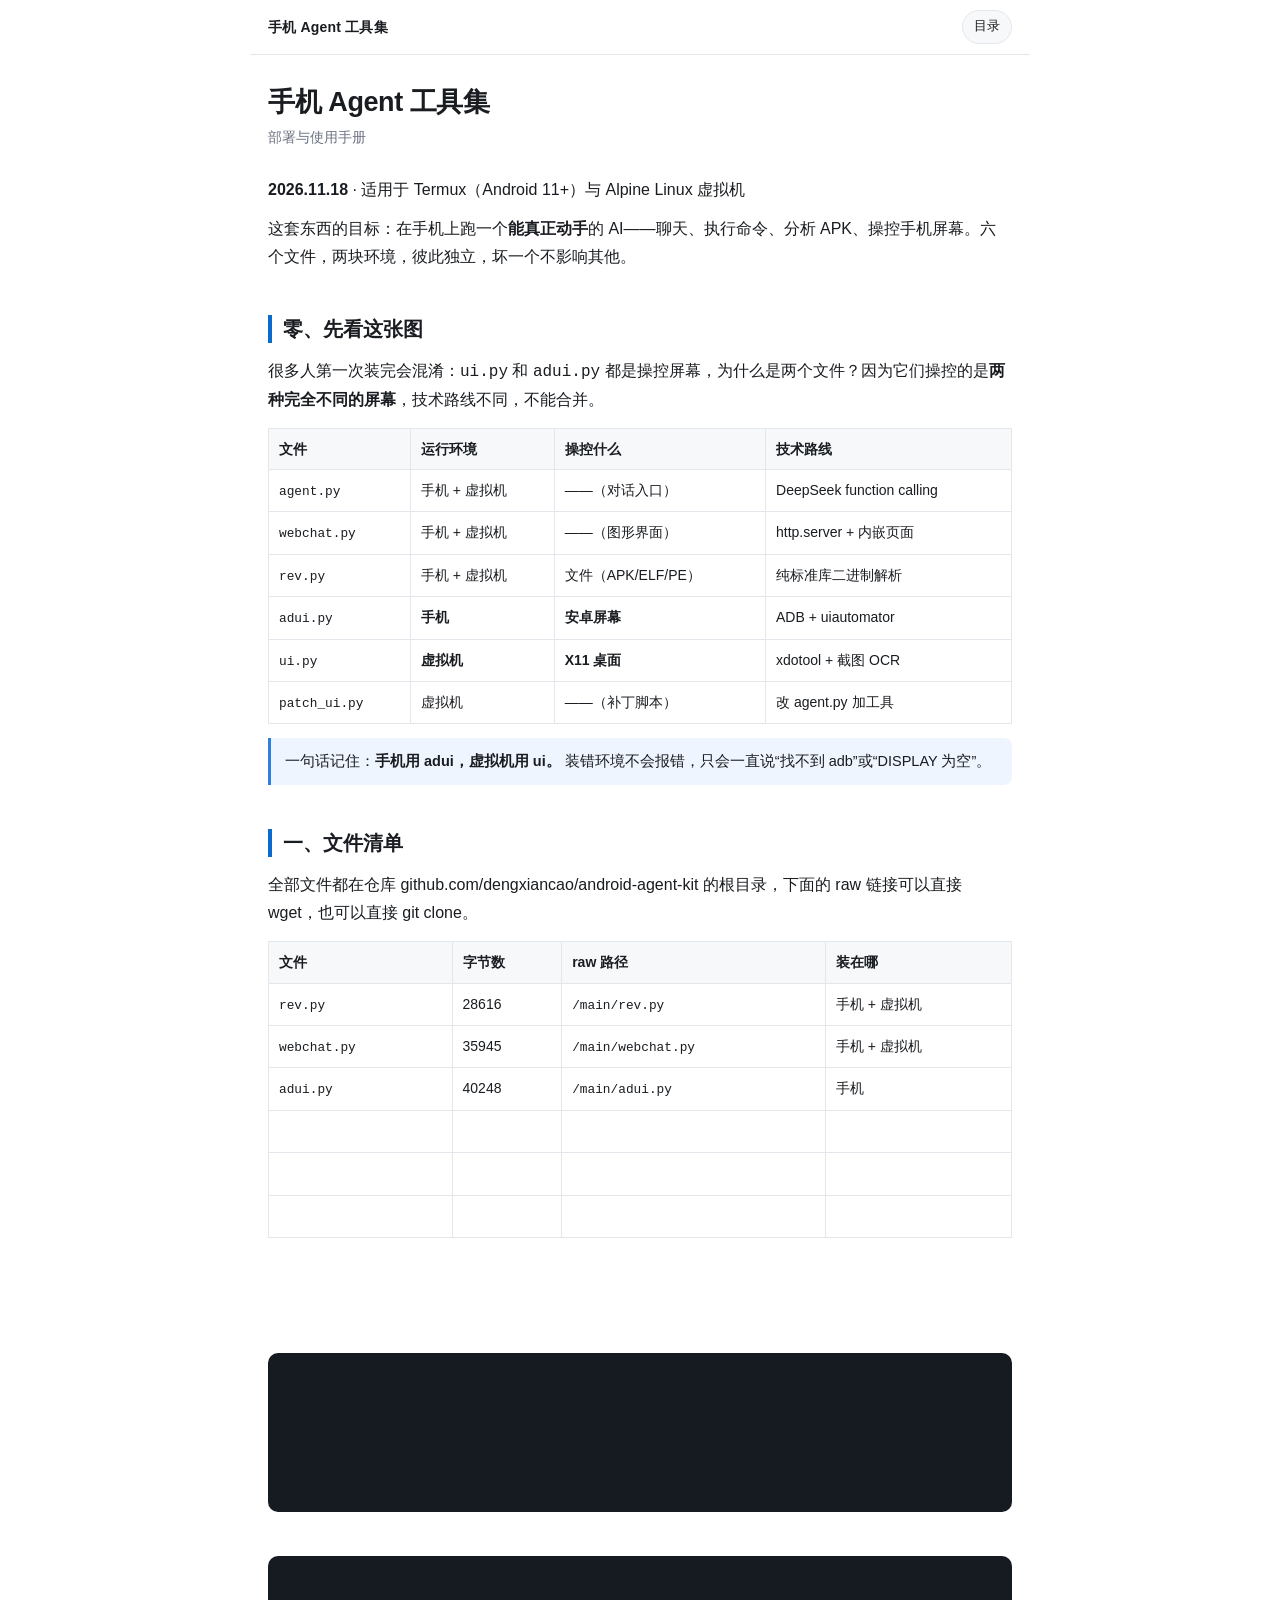
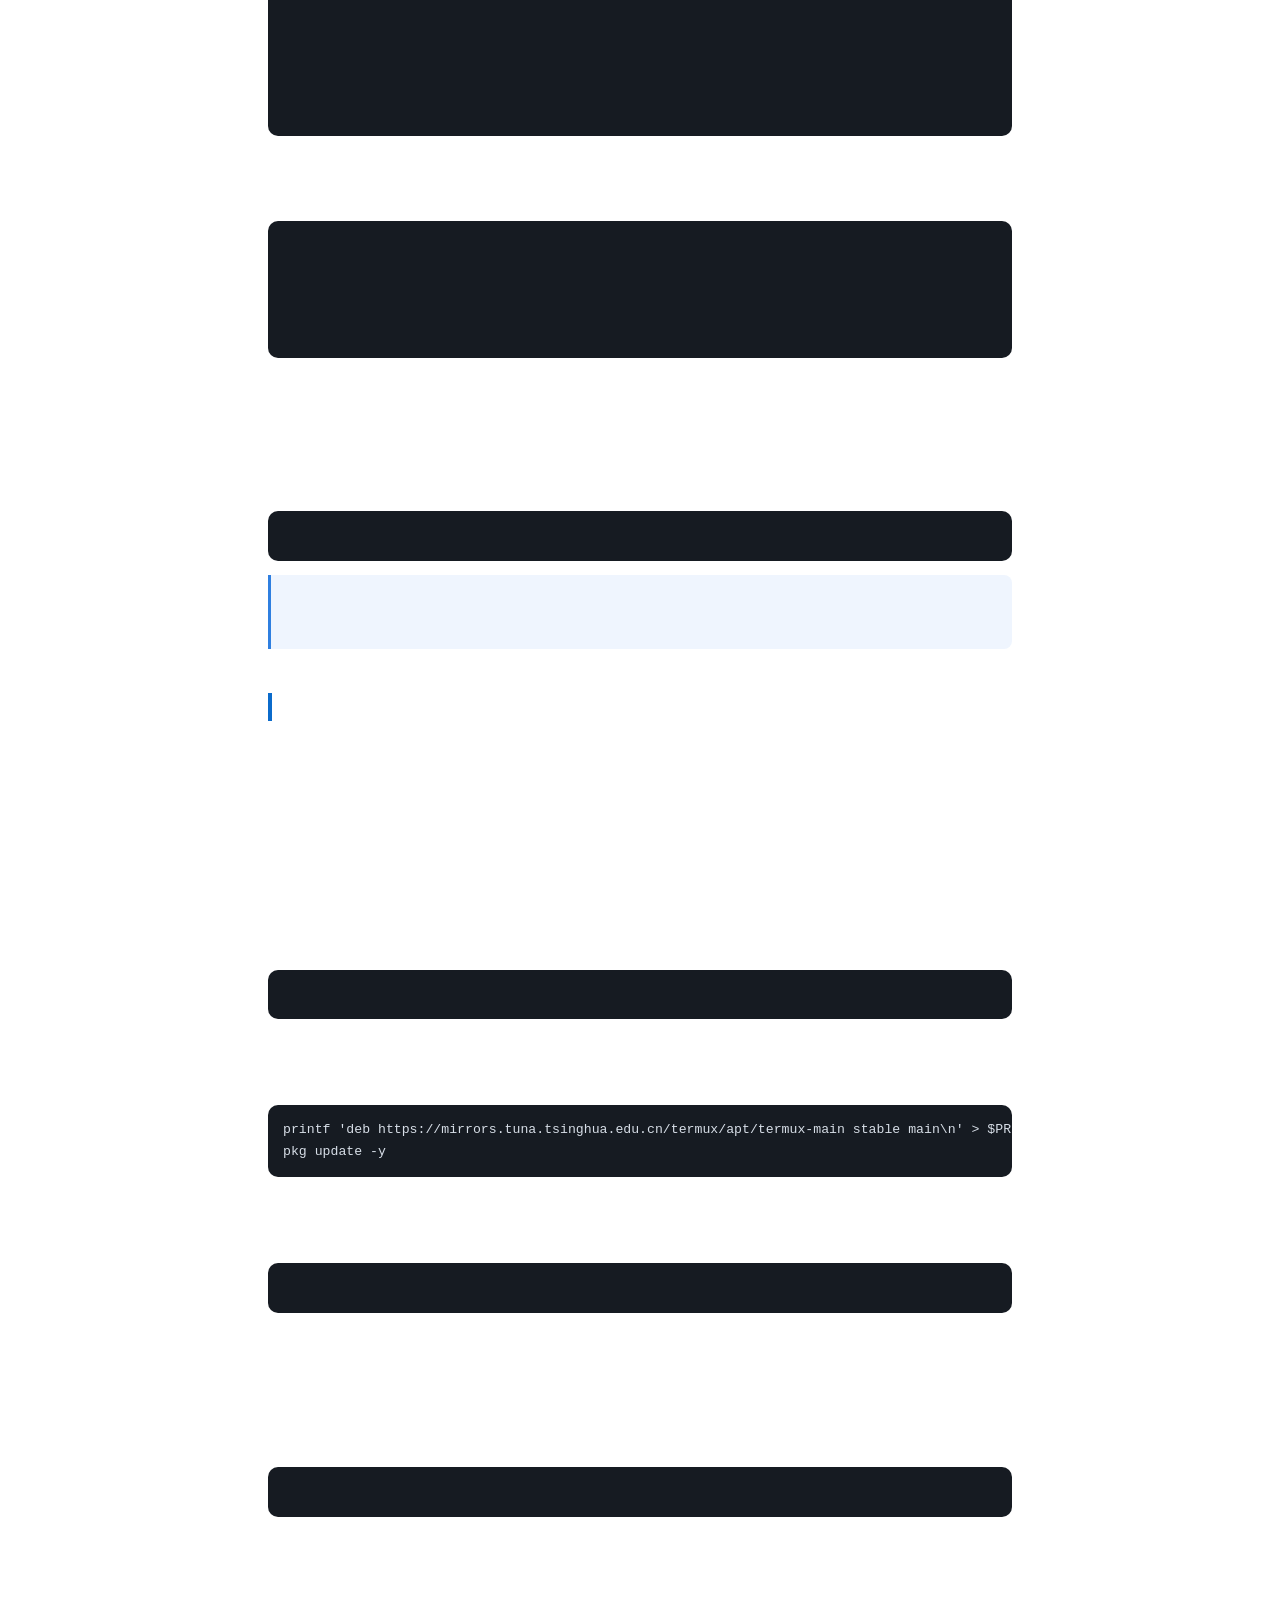
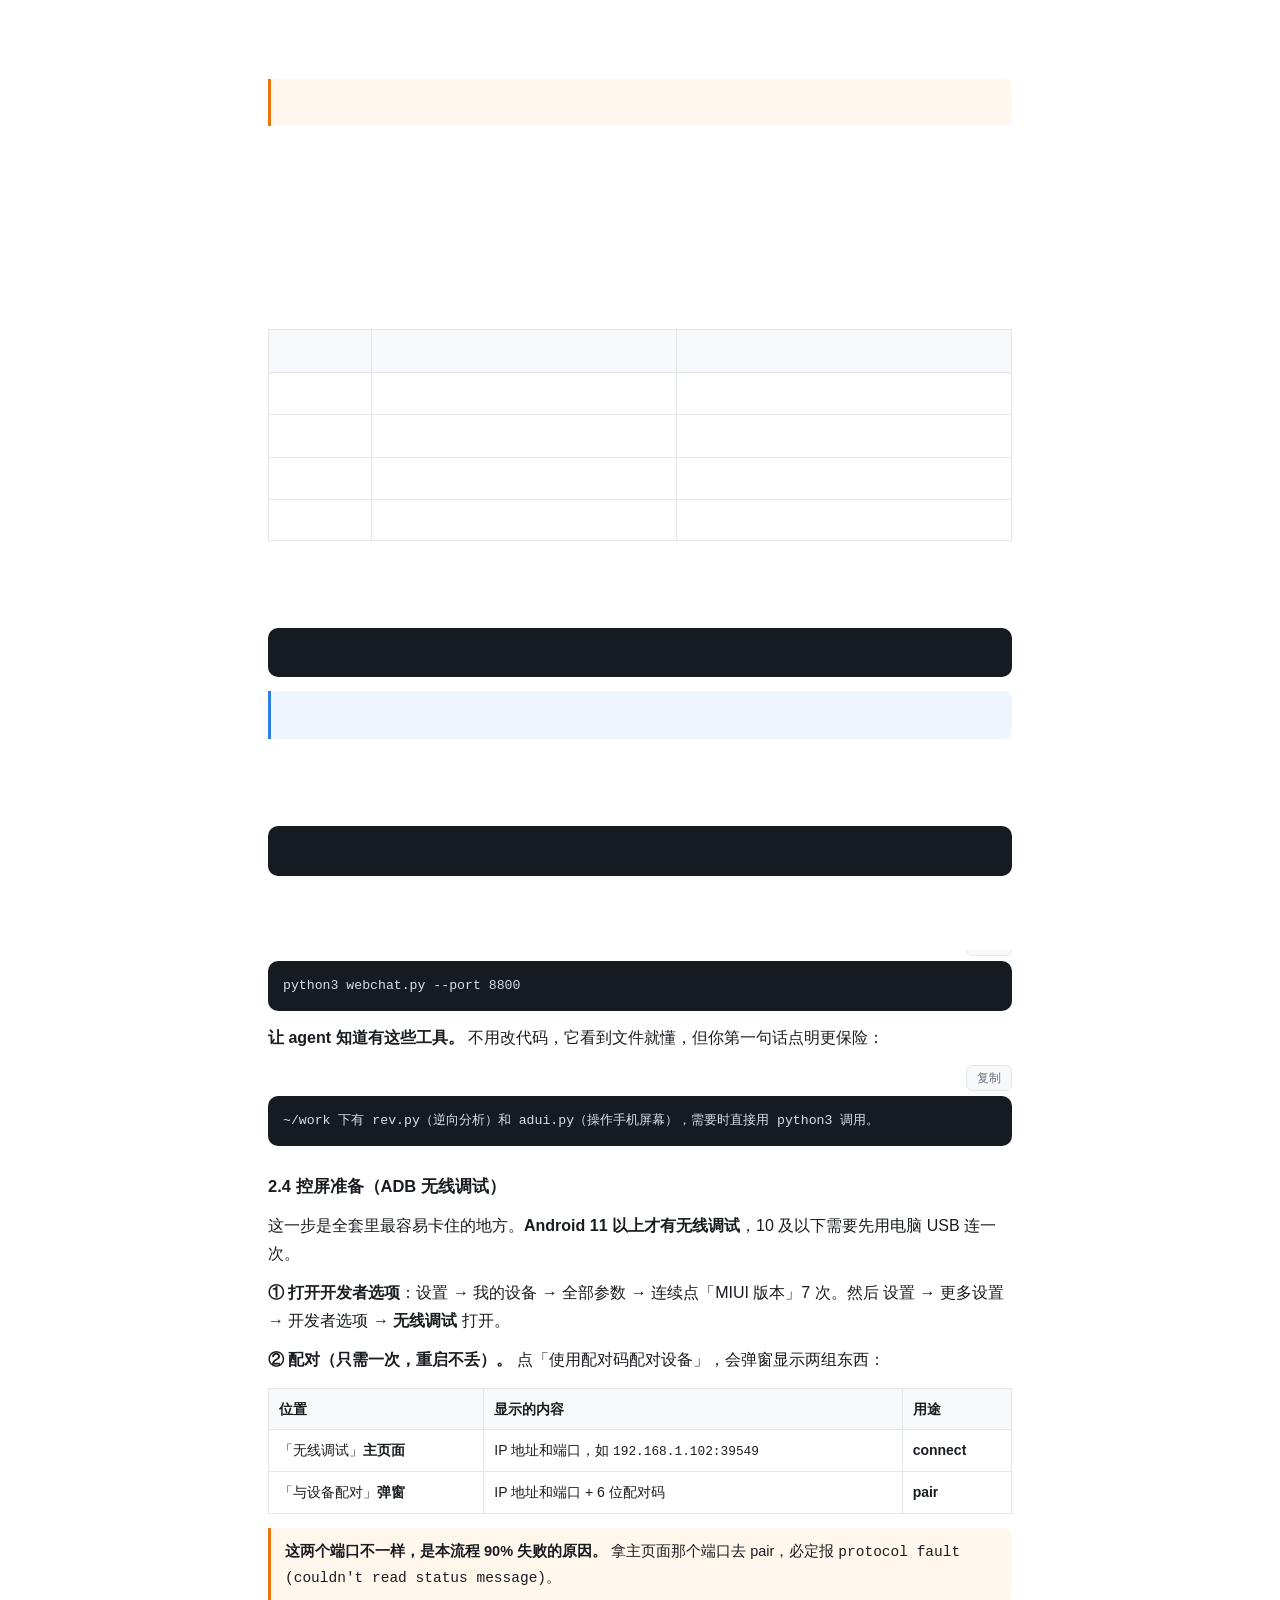
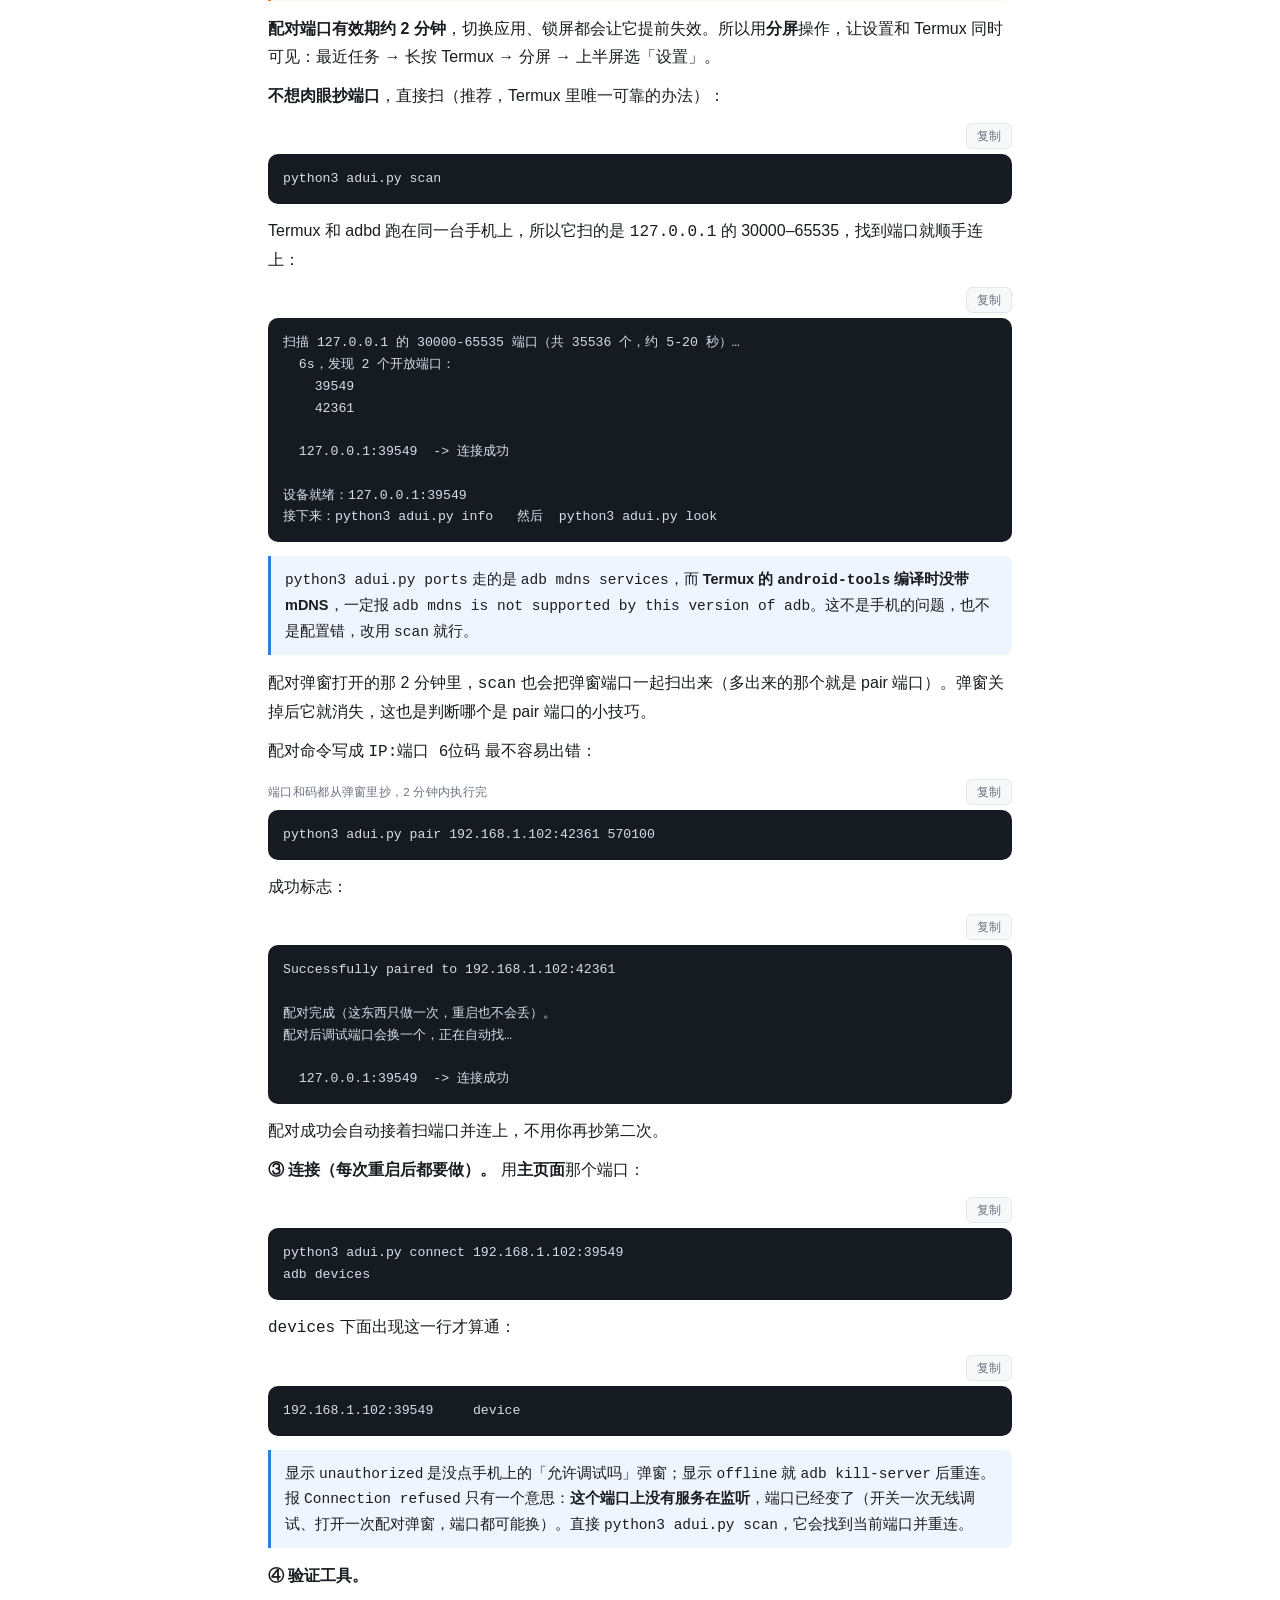
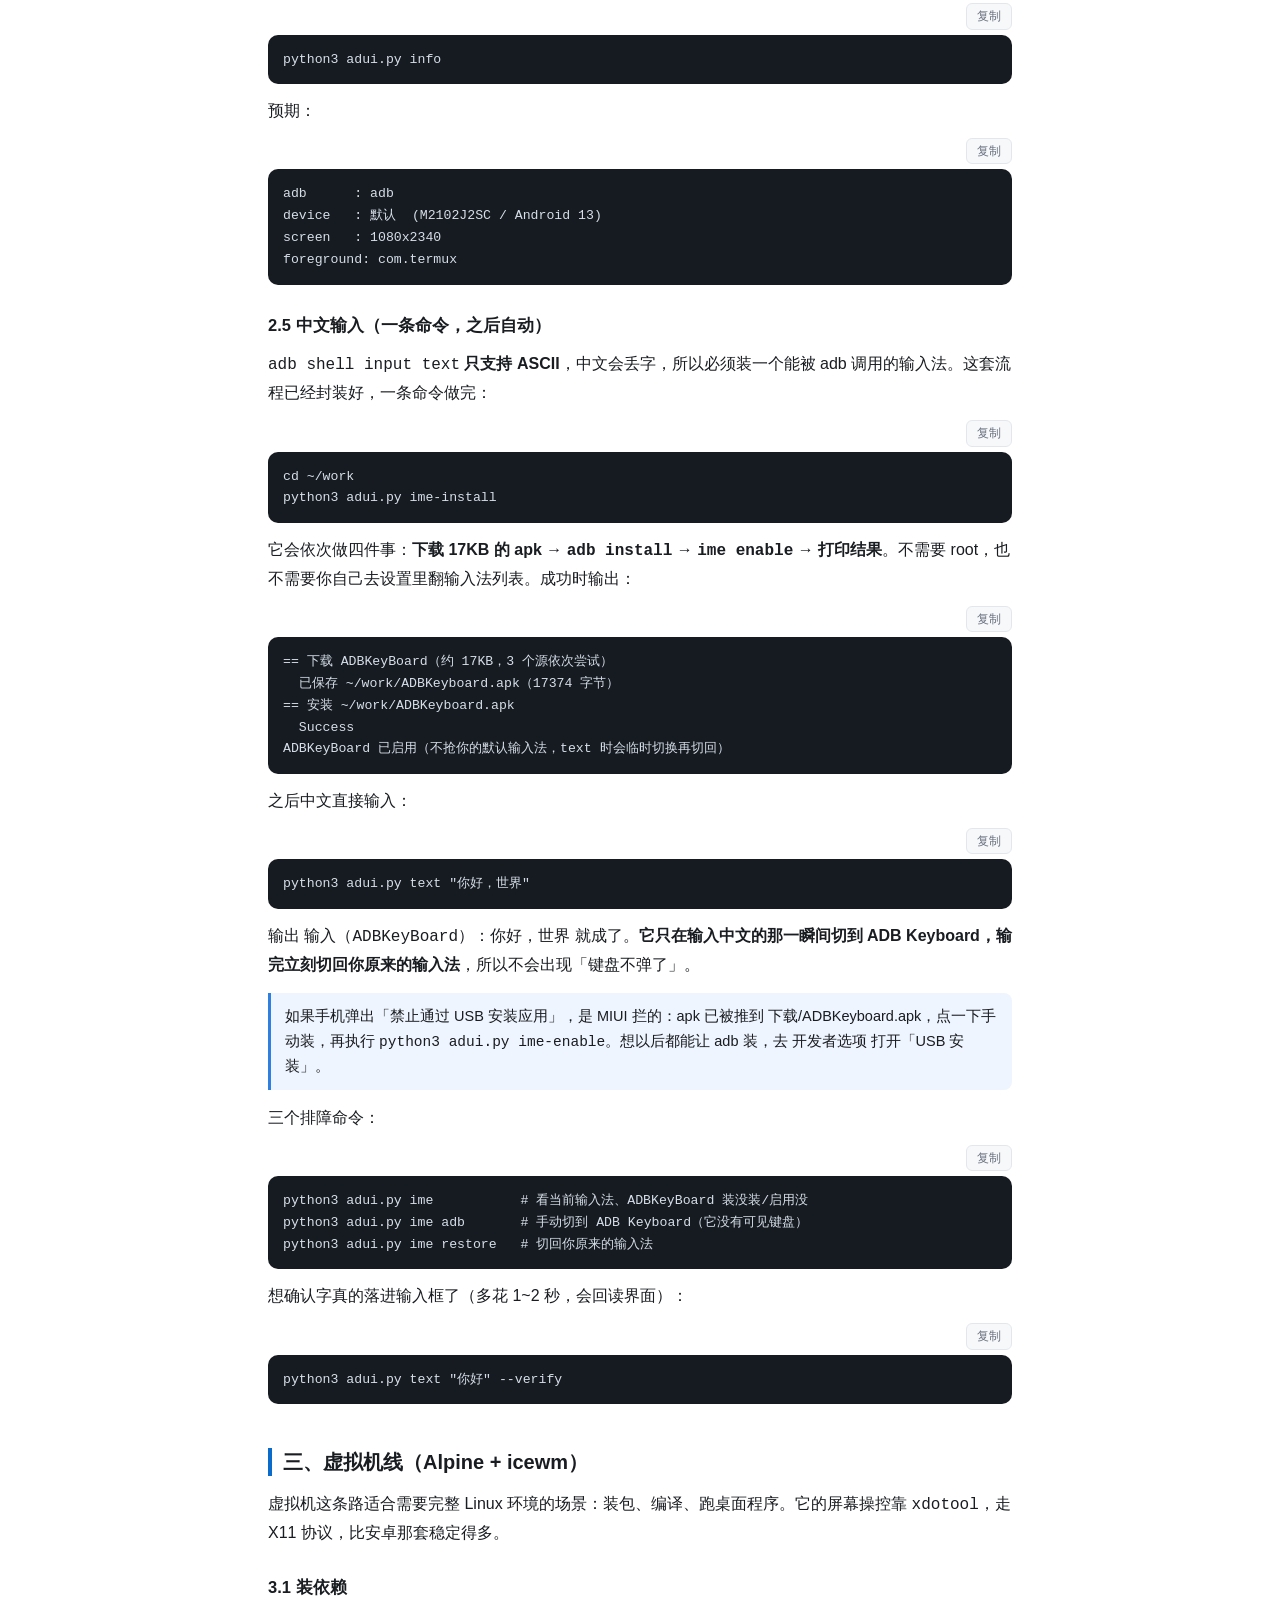
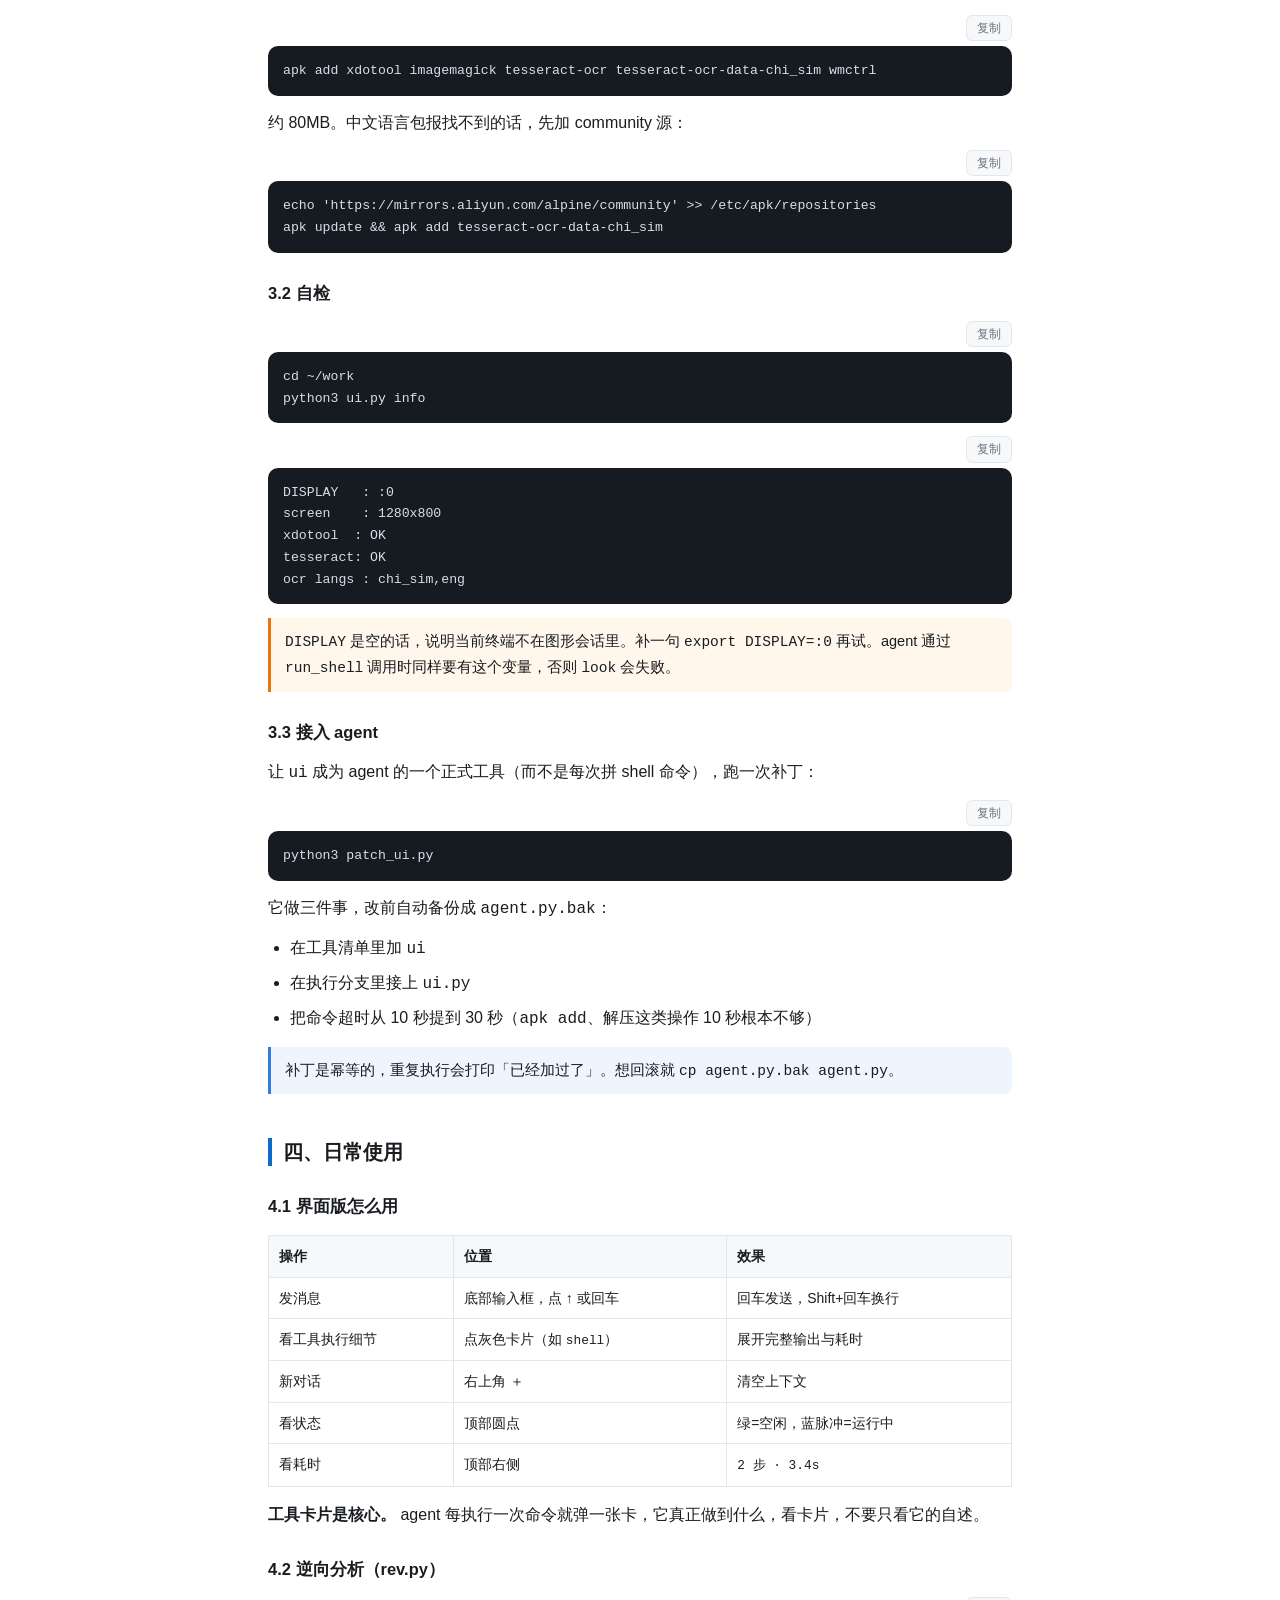
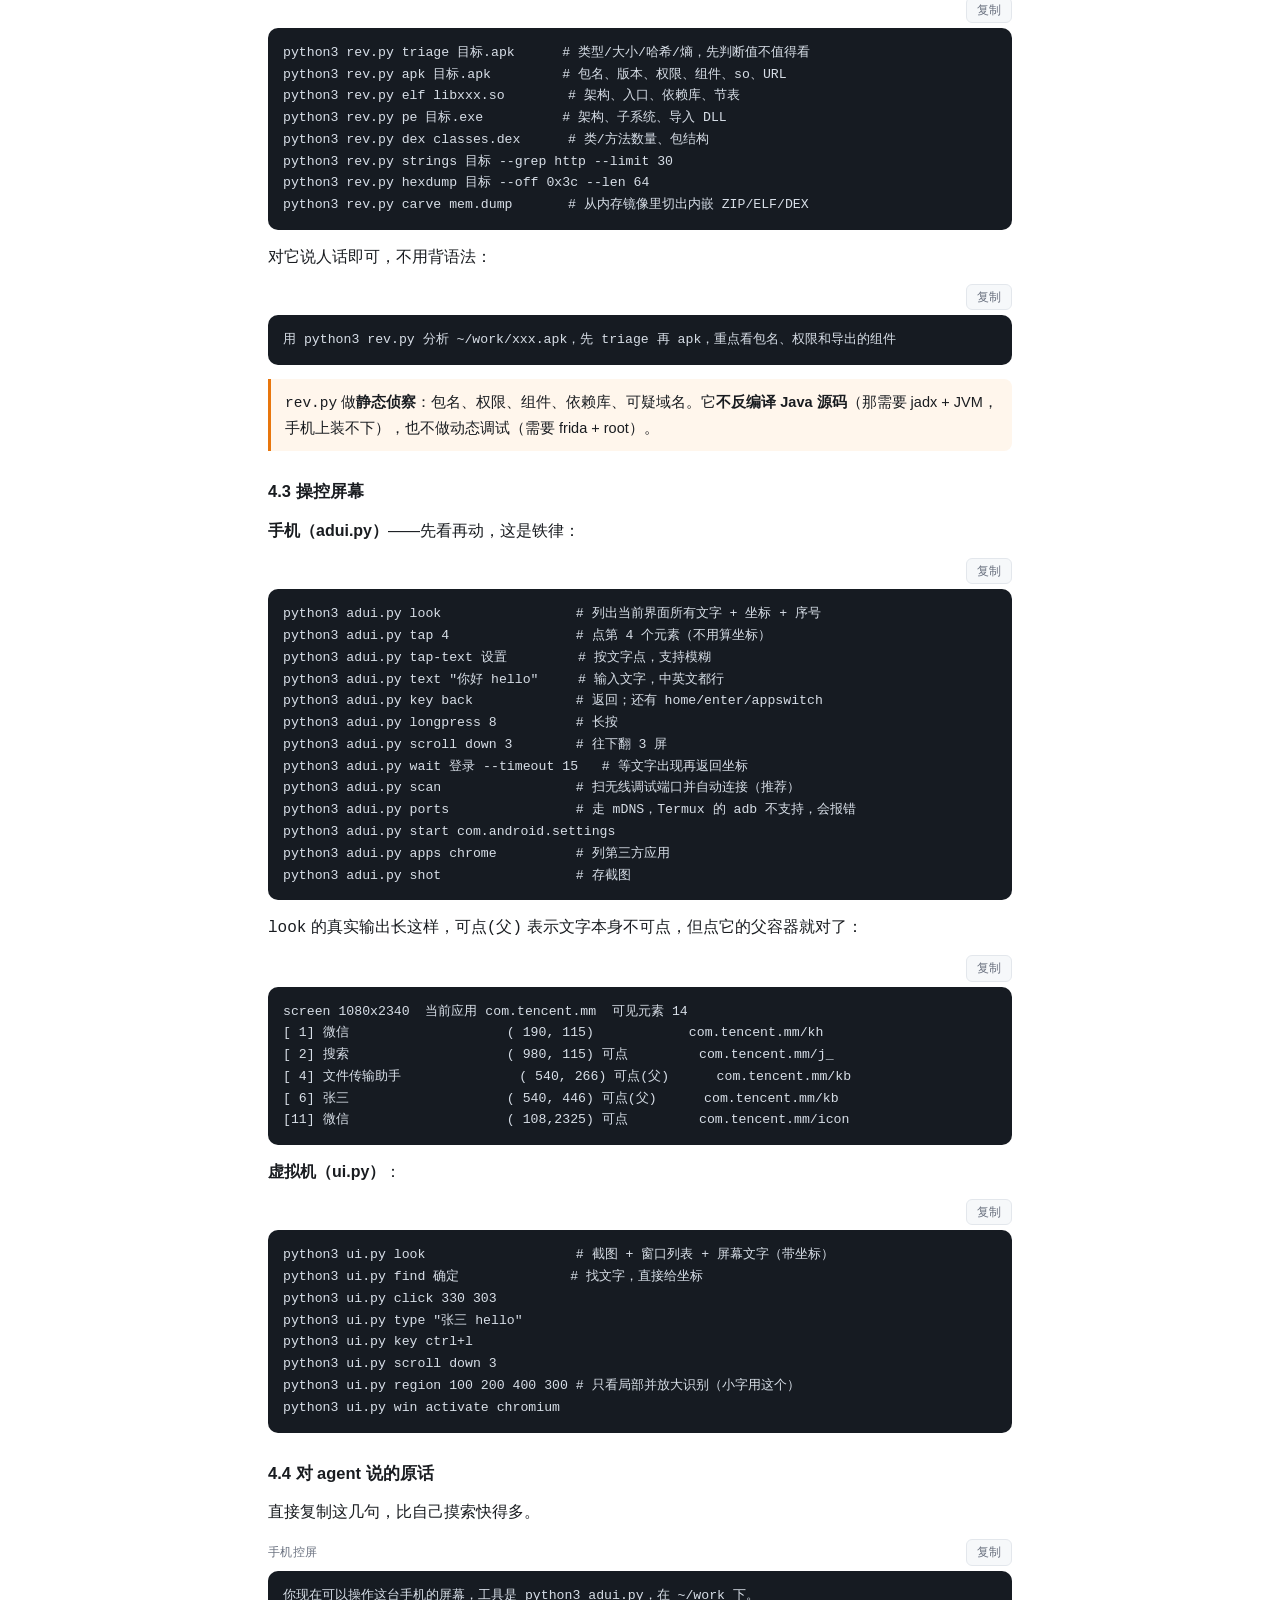
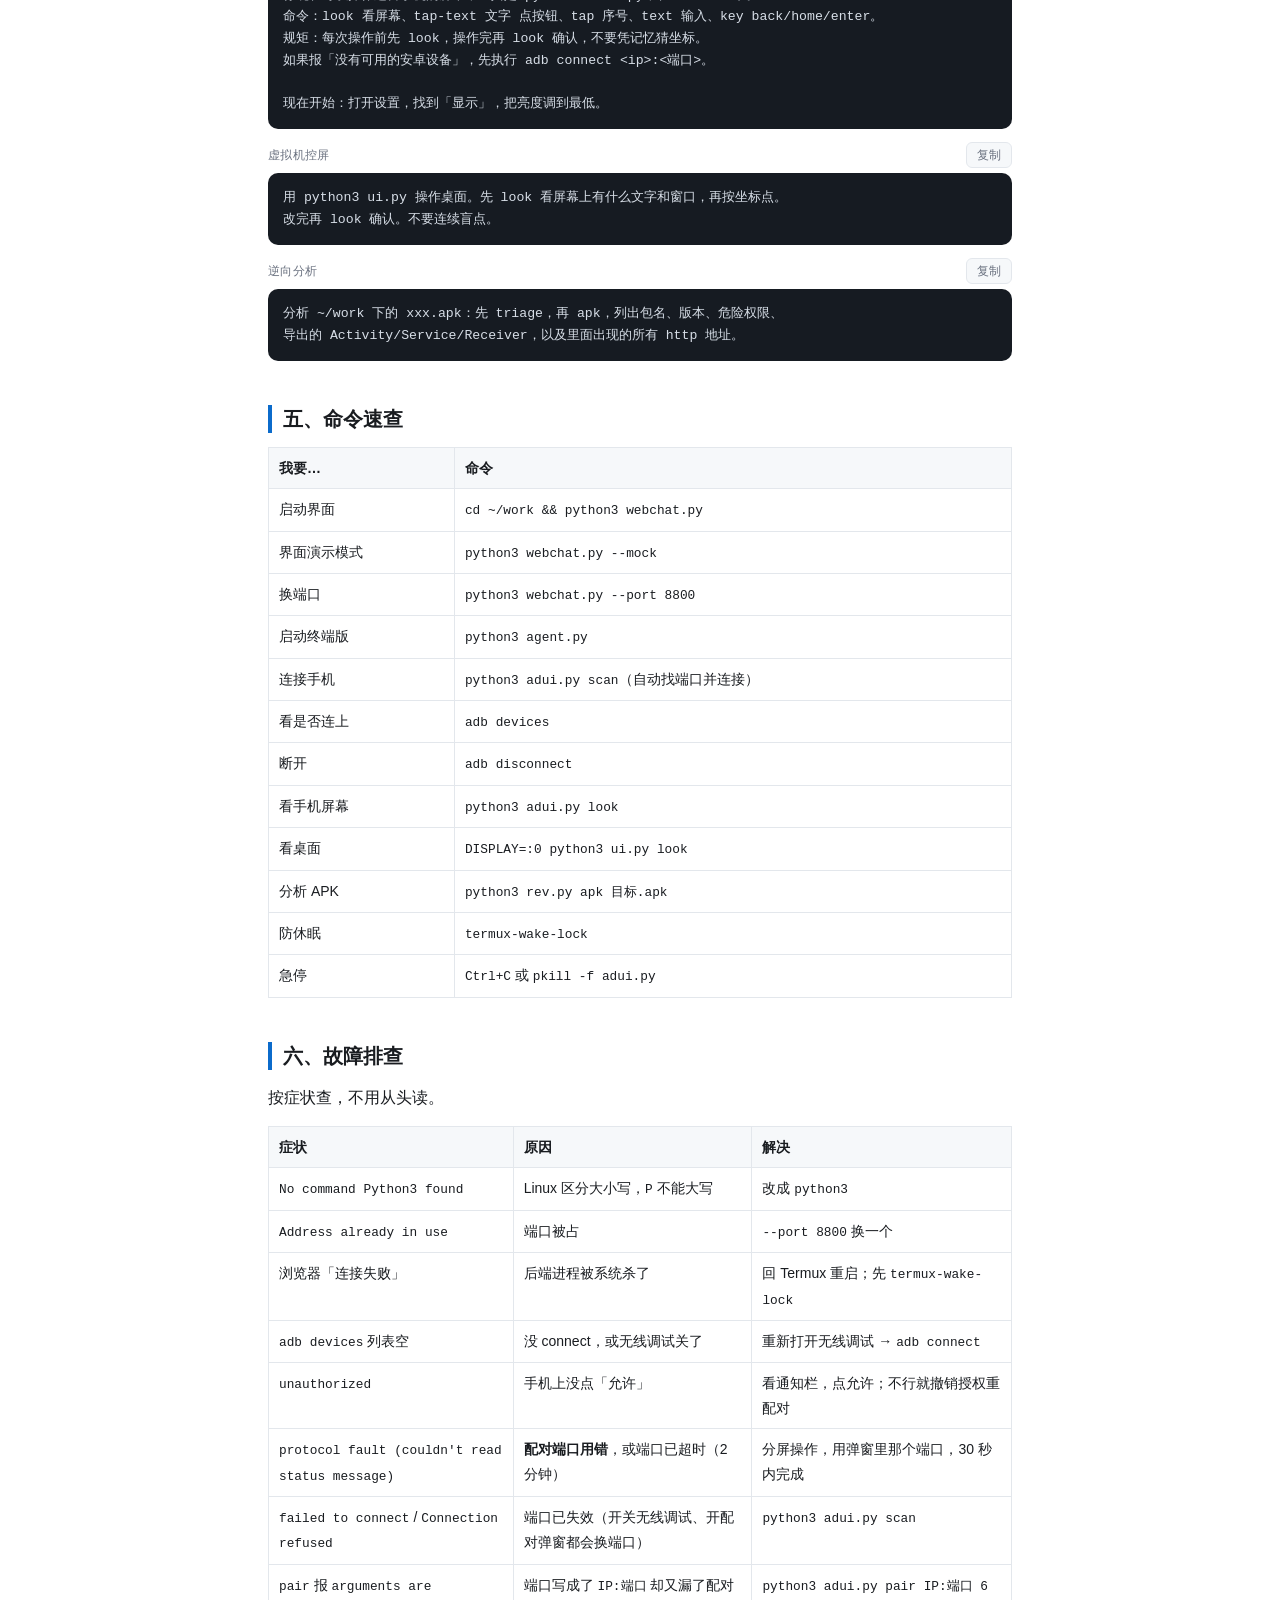
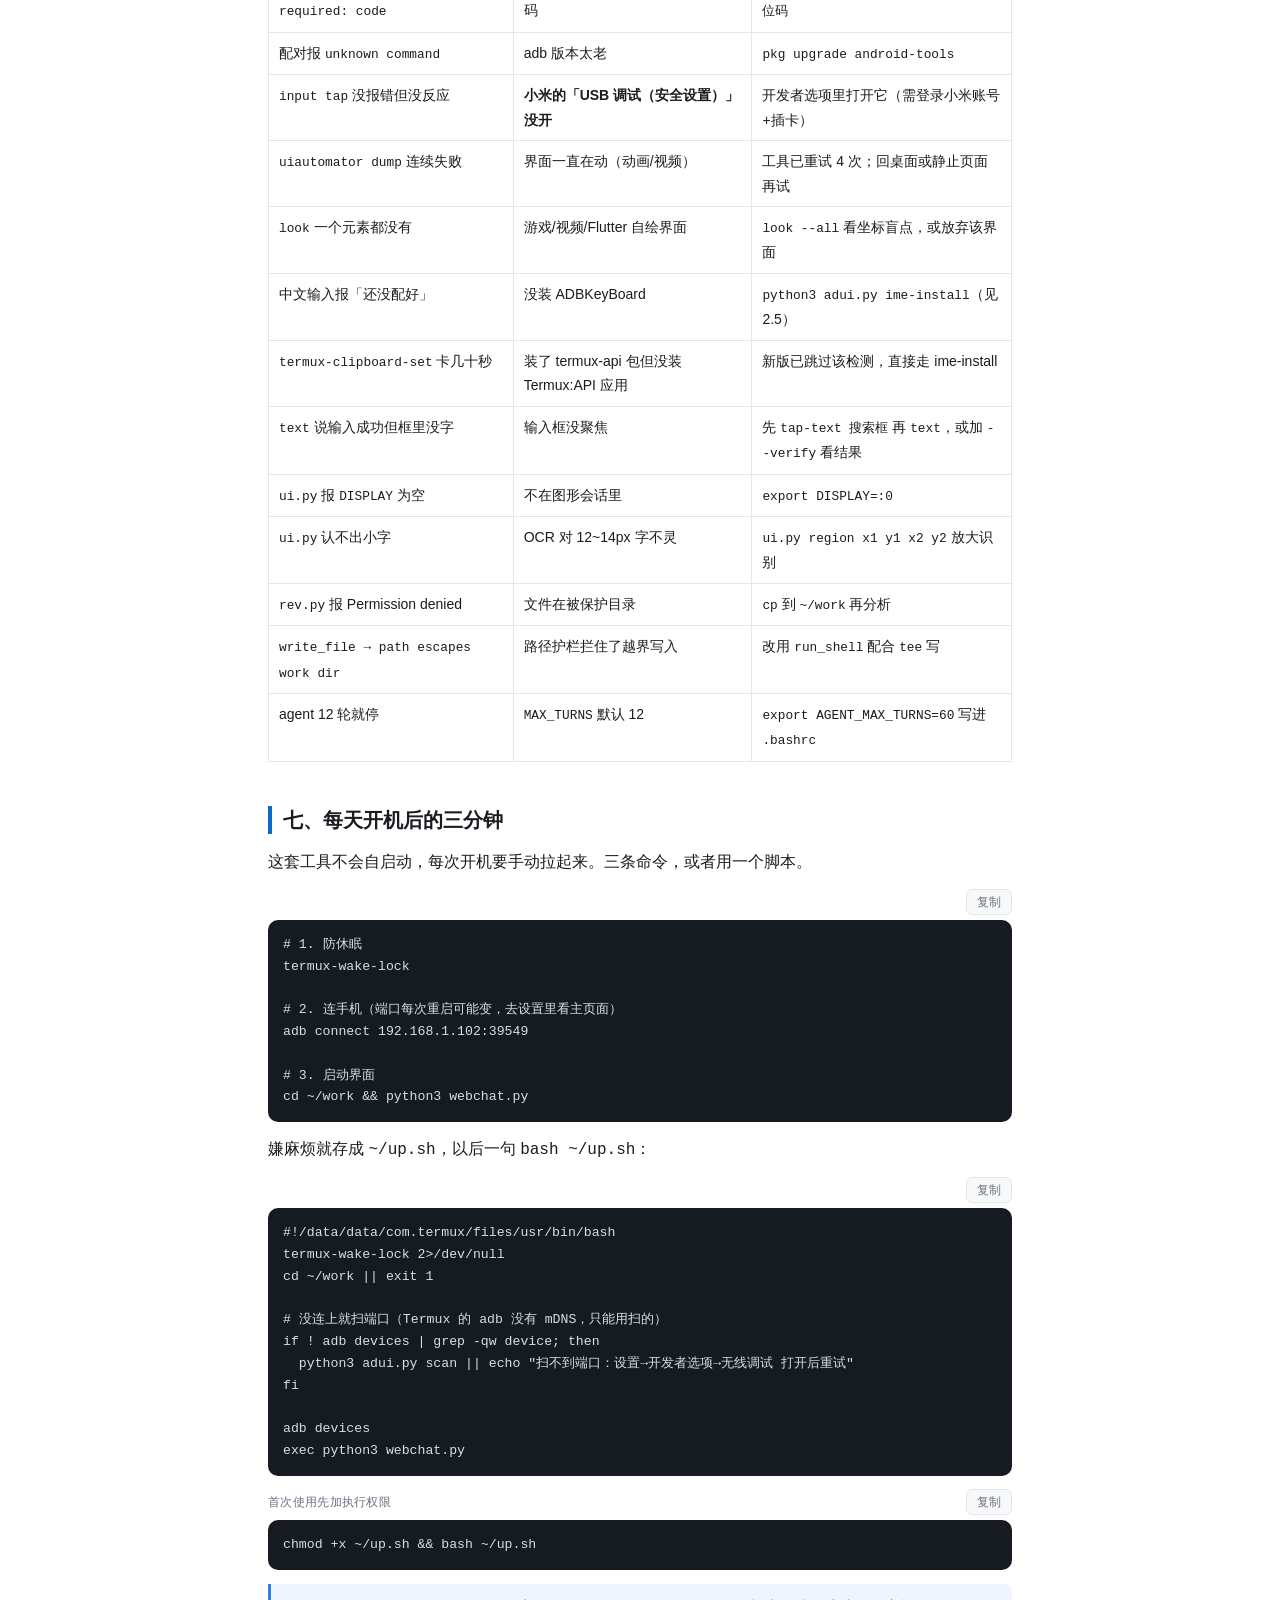
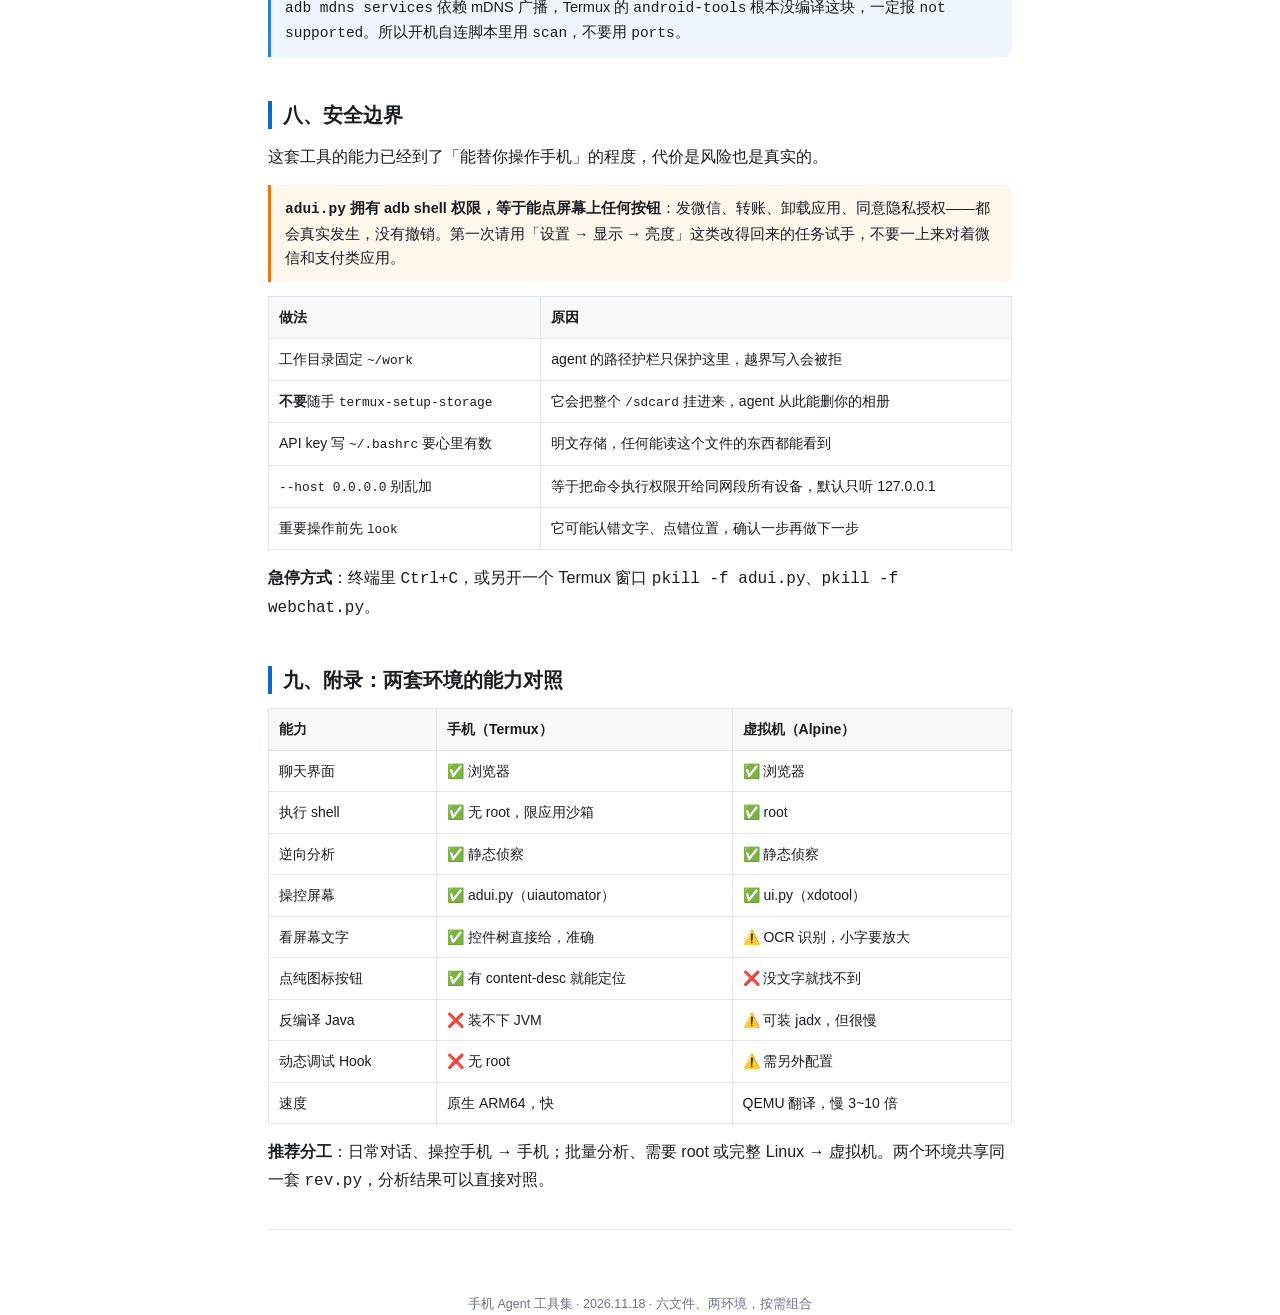
==== index.html @ a4485e9e "update index.html" ====
<!DOCTYPE html>
<html lang="zh-CN">
<head>
<meta charset="utf-8">
<meta name="viewport" content="width=device-width,initial-scale=1">
<meta http-equiv="refresh" content="0;url=MANUAL.html">
<title>手机 Agent 工具集</title>
<style>
  body{margin:0;min-height:100vh;display:flex;align-items:center;justify-content:center;
       background:#0f1115;color:#e6e8eb;font:16px/1.7 -apple-system,"PingFang SC",system-ui,sans-serif}
  .box{max-width:520px;padding:32px 24px;text-align:center}
  h1{font-size:20px;margin:0 0 12px}
  p{color:#9aa4b2;margin:0 0 18px}
  a{display:inline-block;margin:6px 8px;padding:10px 18px;border-radius:10px;
    background:#2563eb;color:#fff;text-decoration:none}
  a.ghost{background:#1b2028;color:#c9d1d9;border:1px solid #2a3038}
</style>
</head>
<body>
<div class="box">
  <h1>手机 Agent 工具集</h1>
  <p>正在跳转到使用手册… 没有自动跳转就点下面的按钮。</p>
  <a href="MANUAL.html">打开使用手册</a>
  <a class="ghost" href="https://github.com/dengxiancao/android-agent-kit">仓库源码</a>
</div>
</body>
</html>
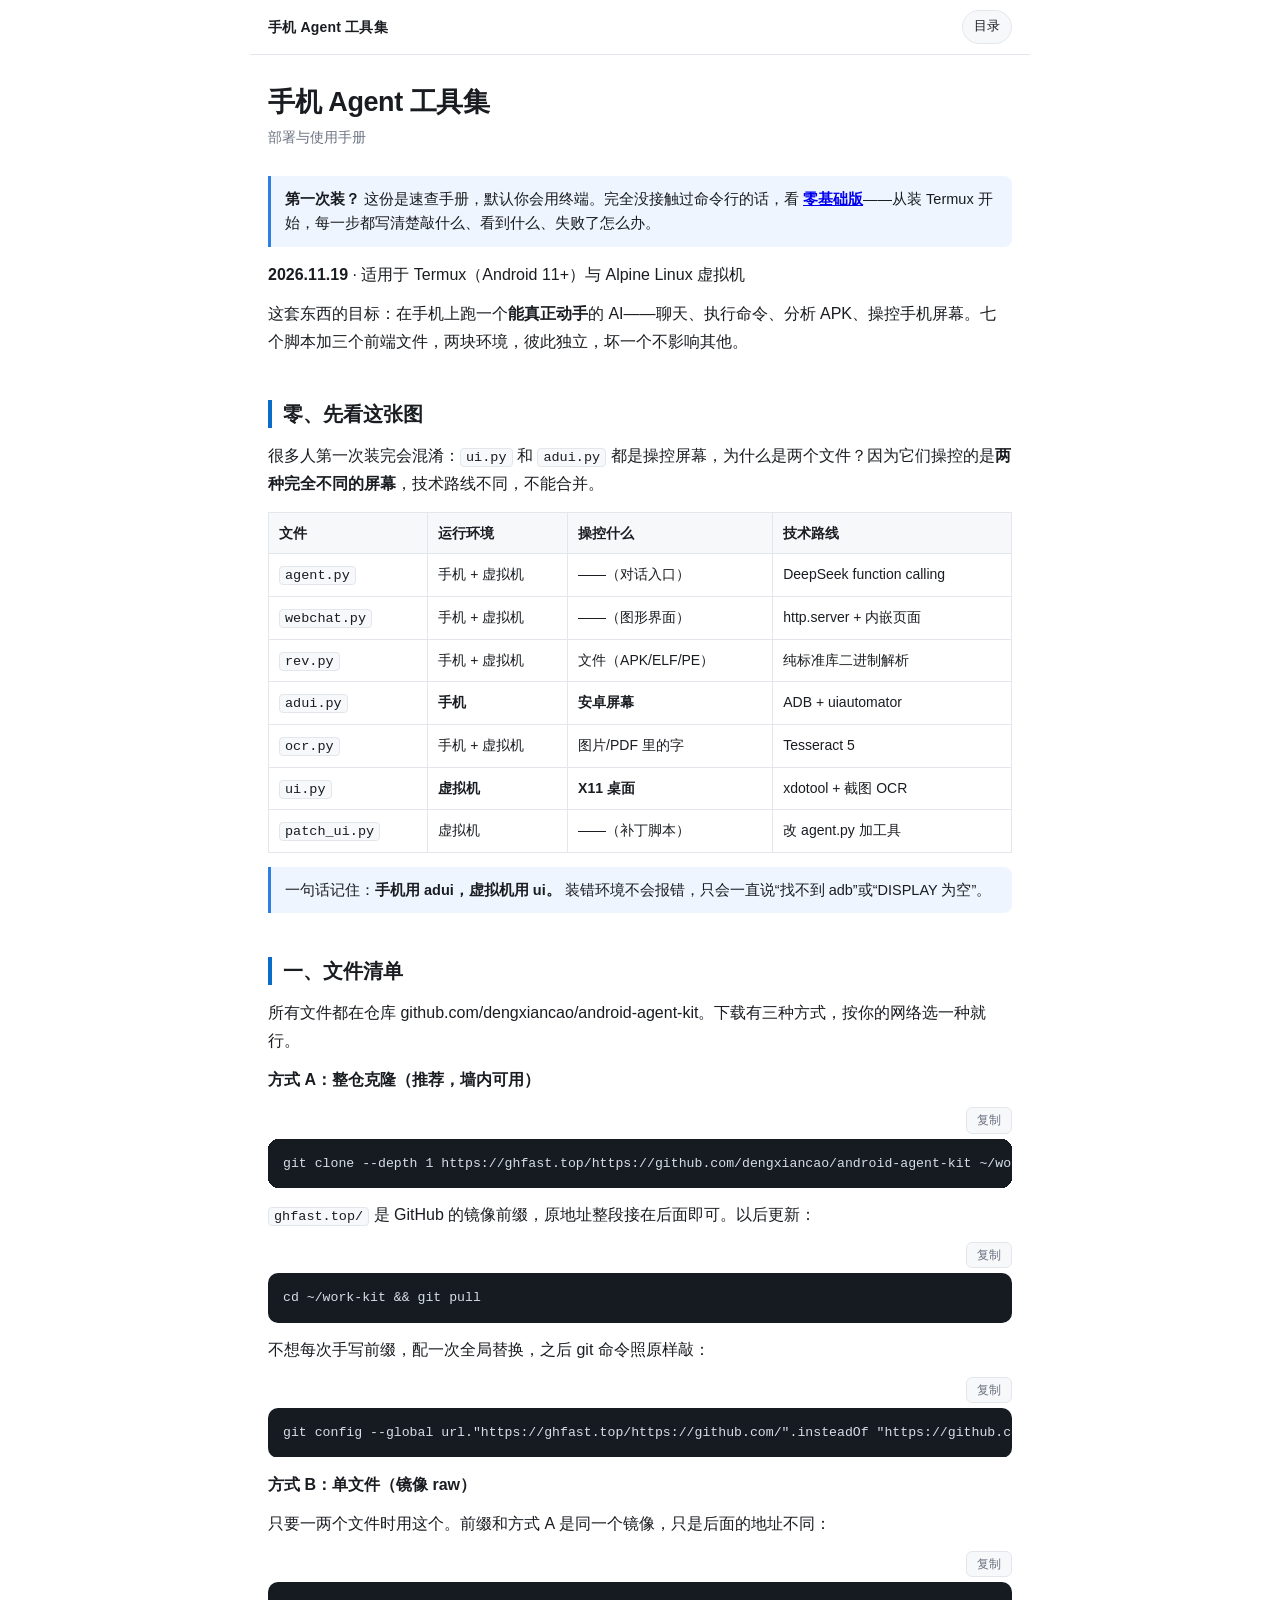
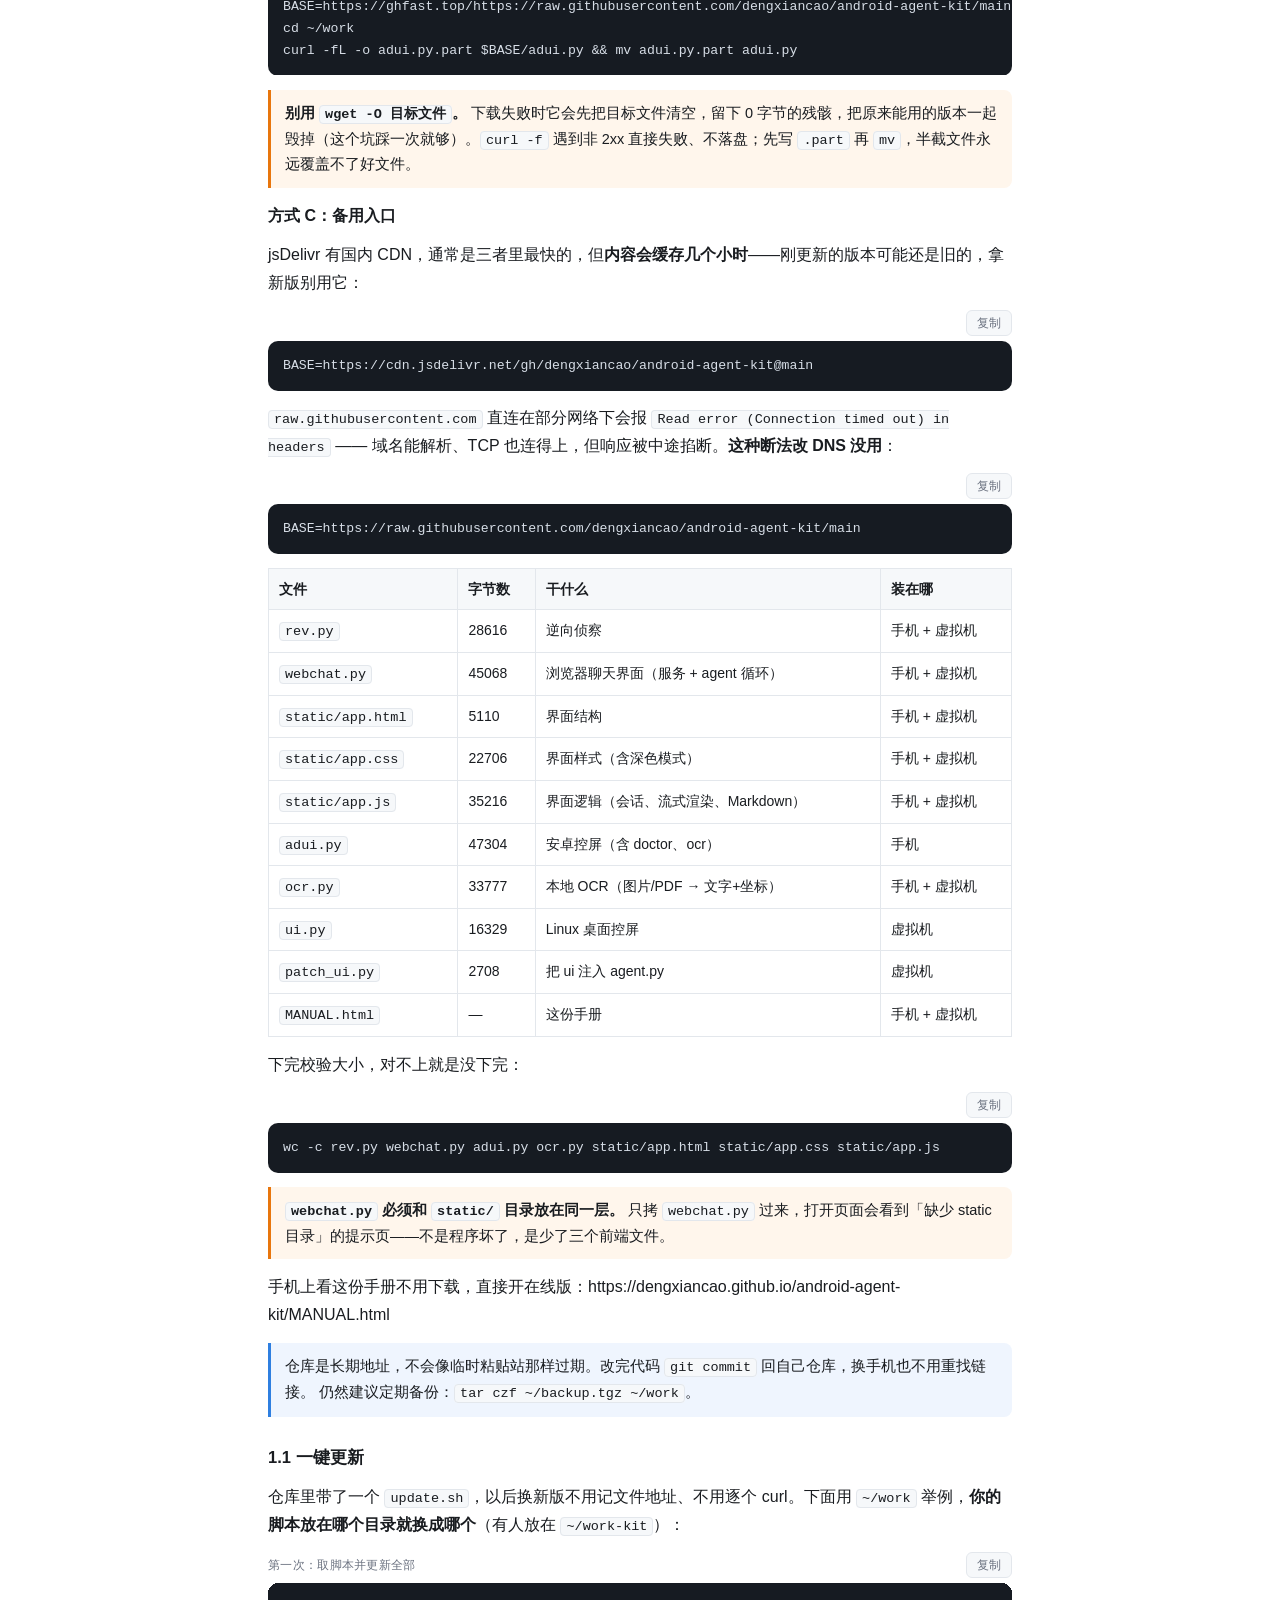
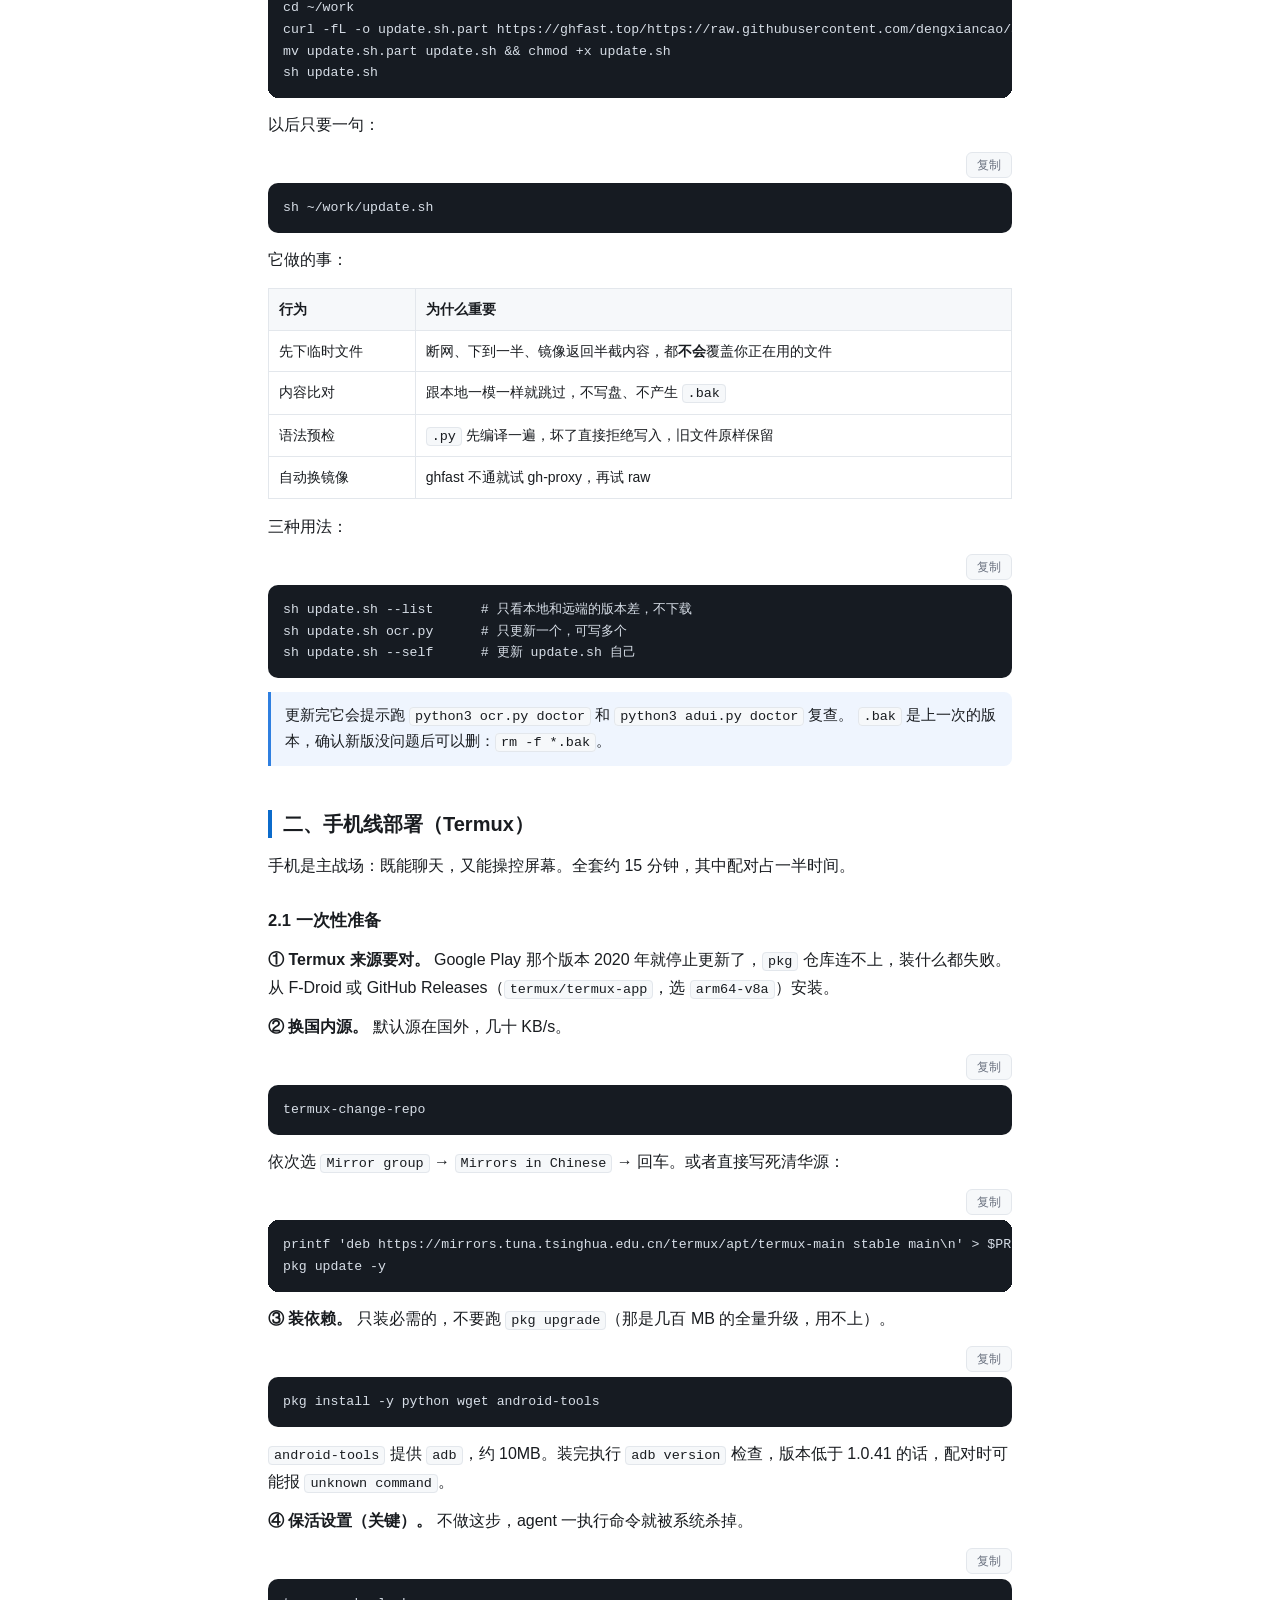
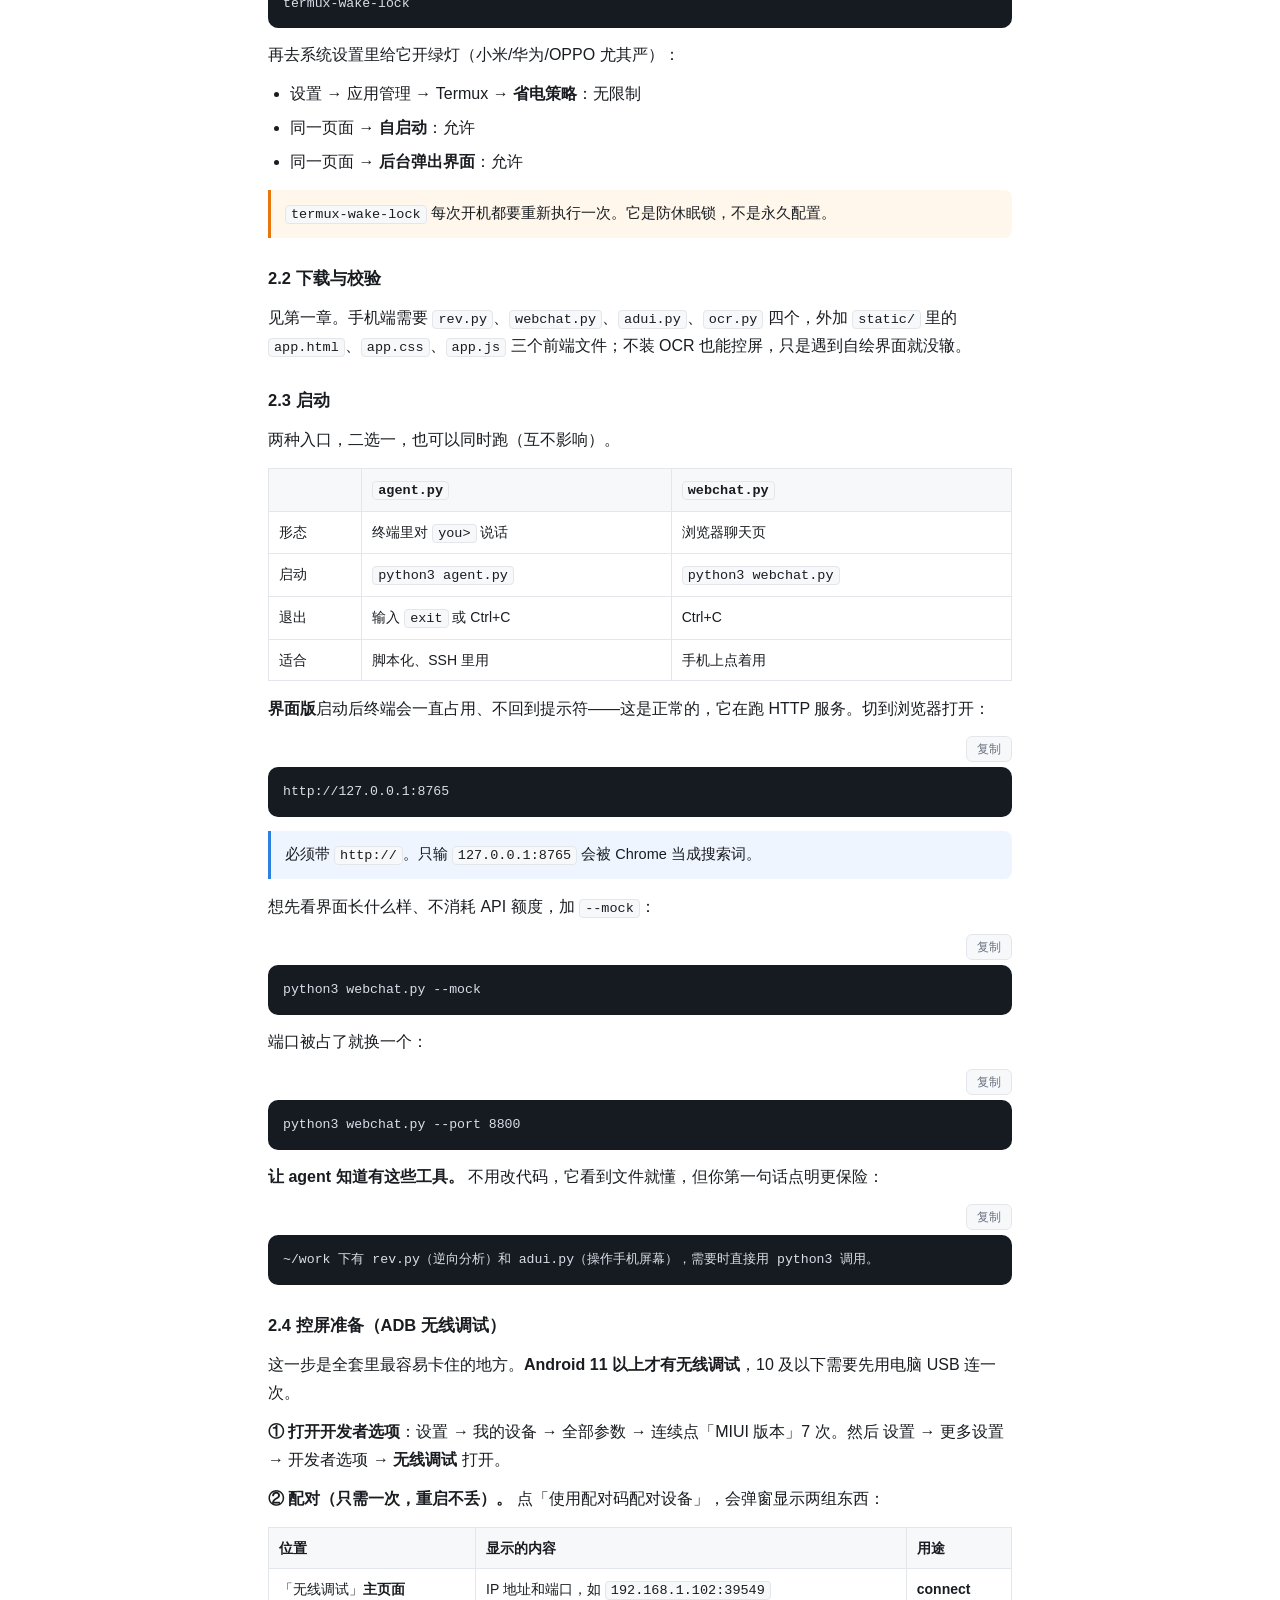
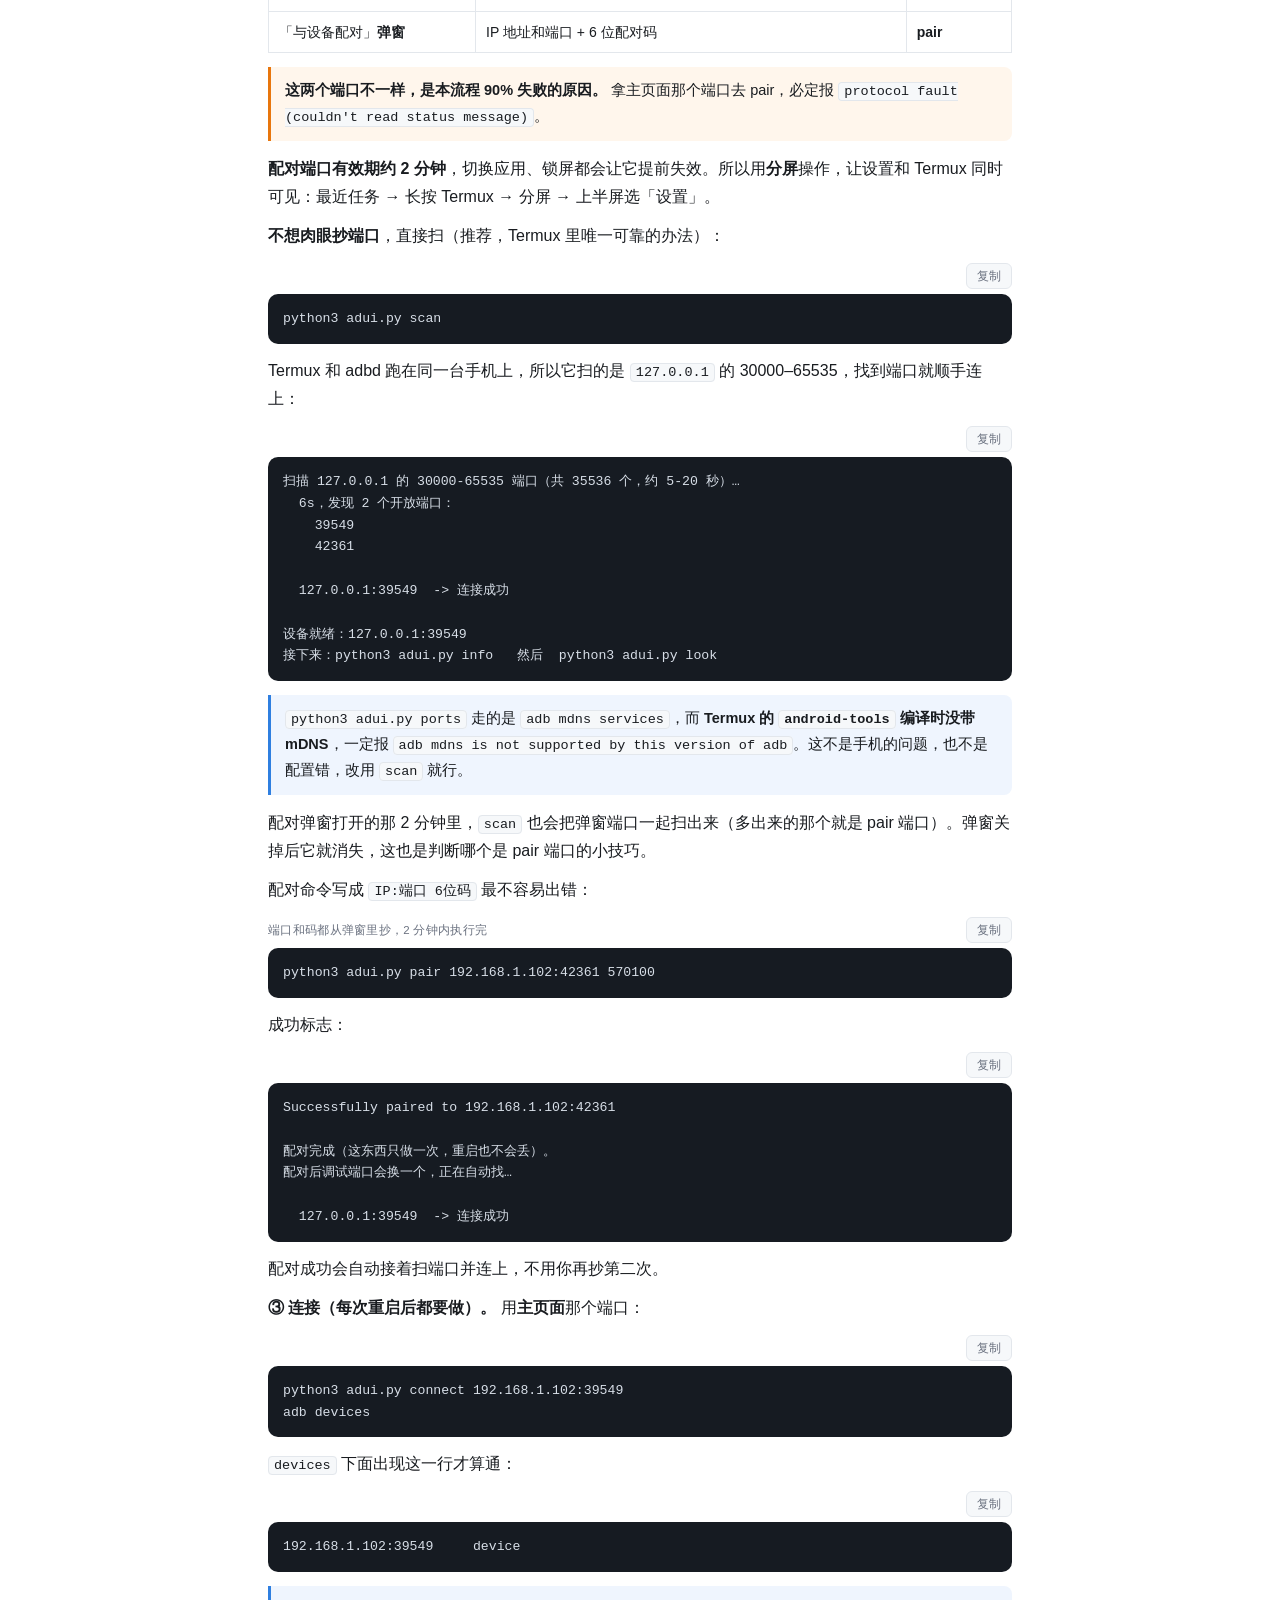
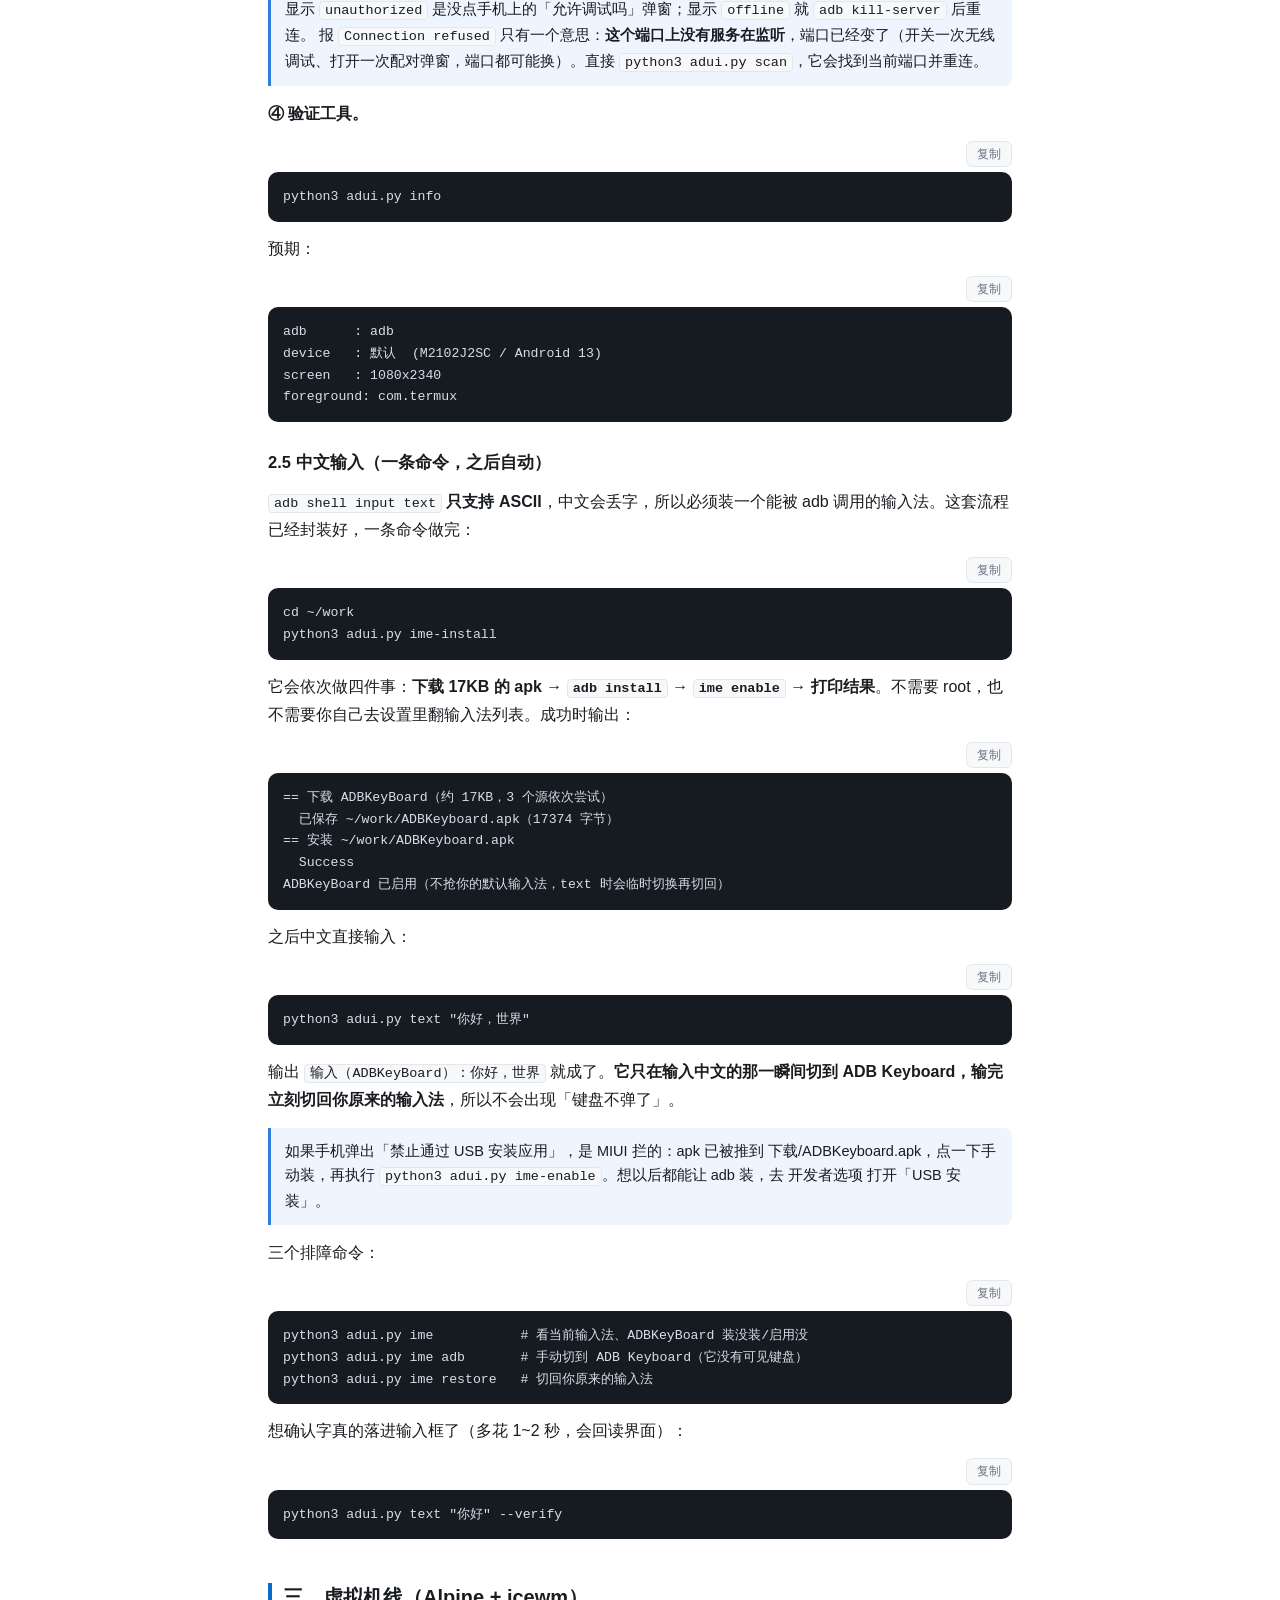
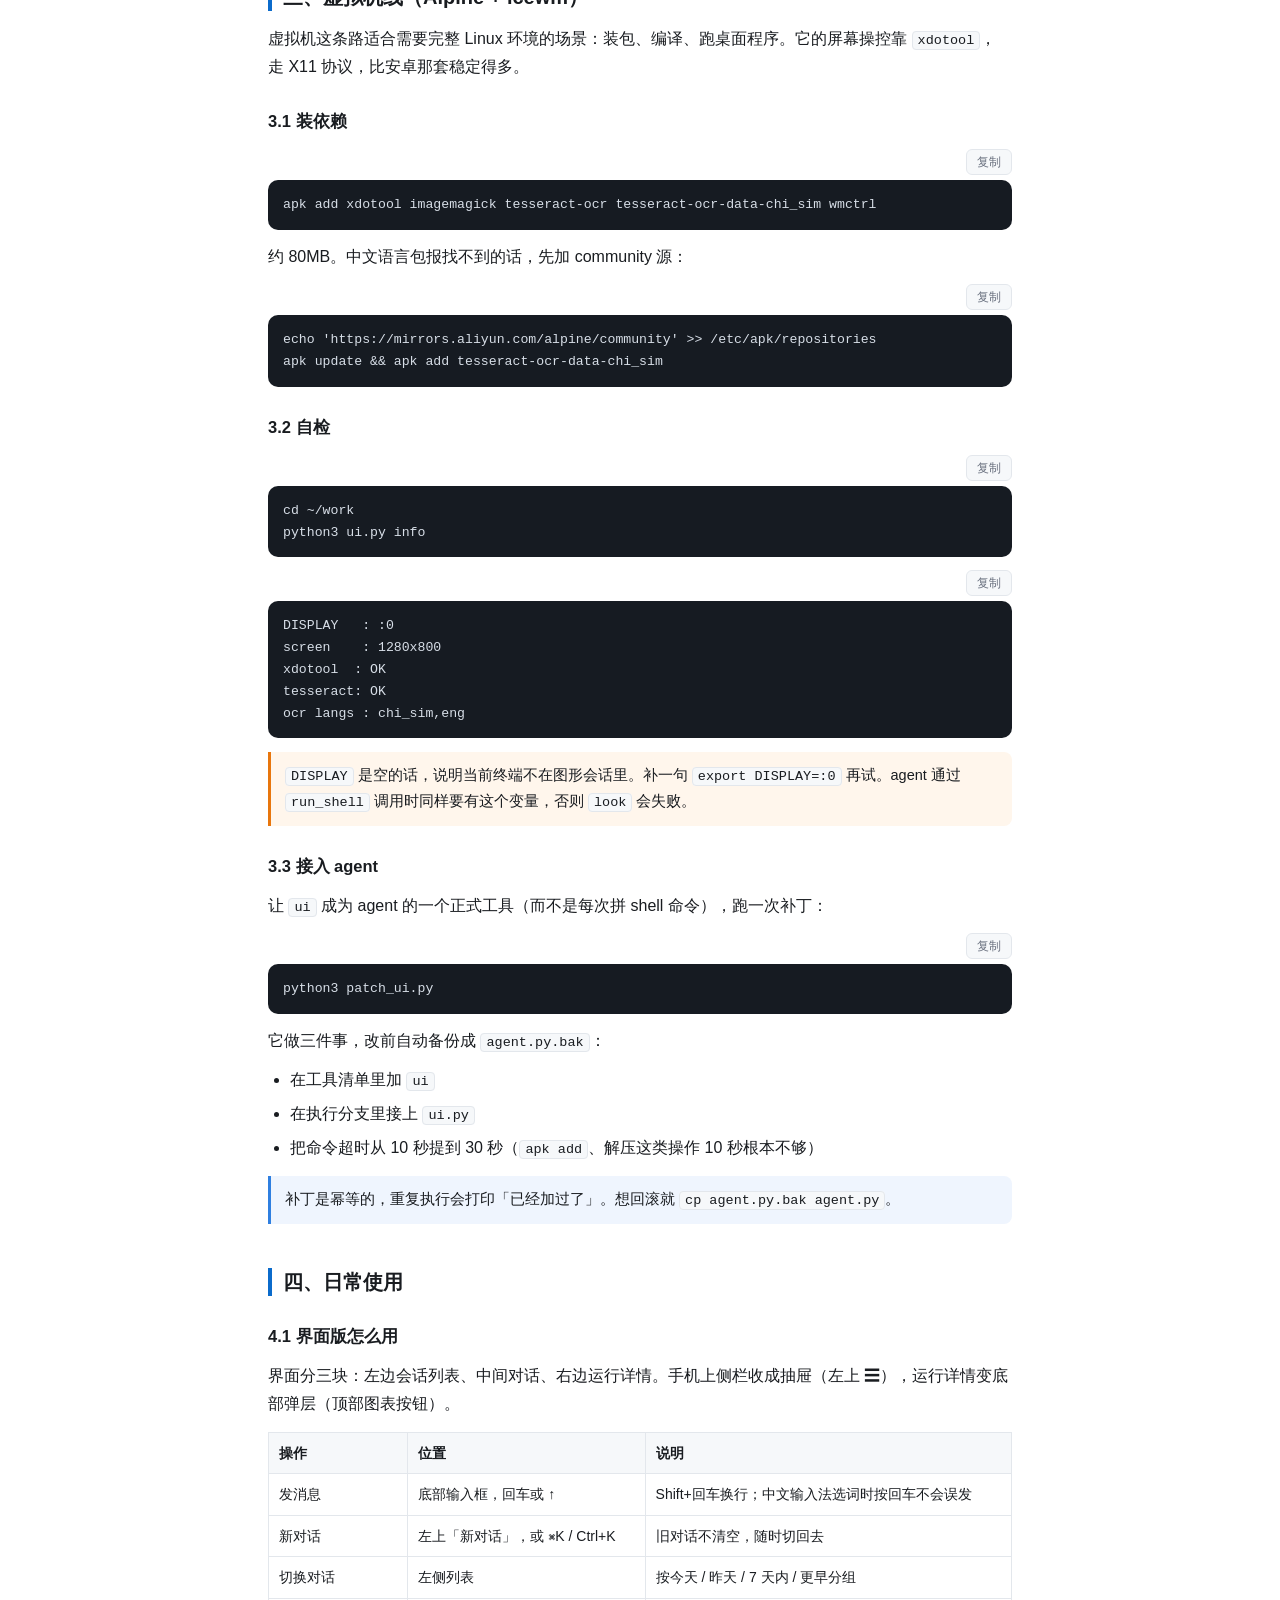
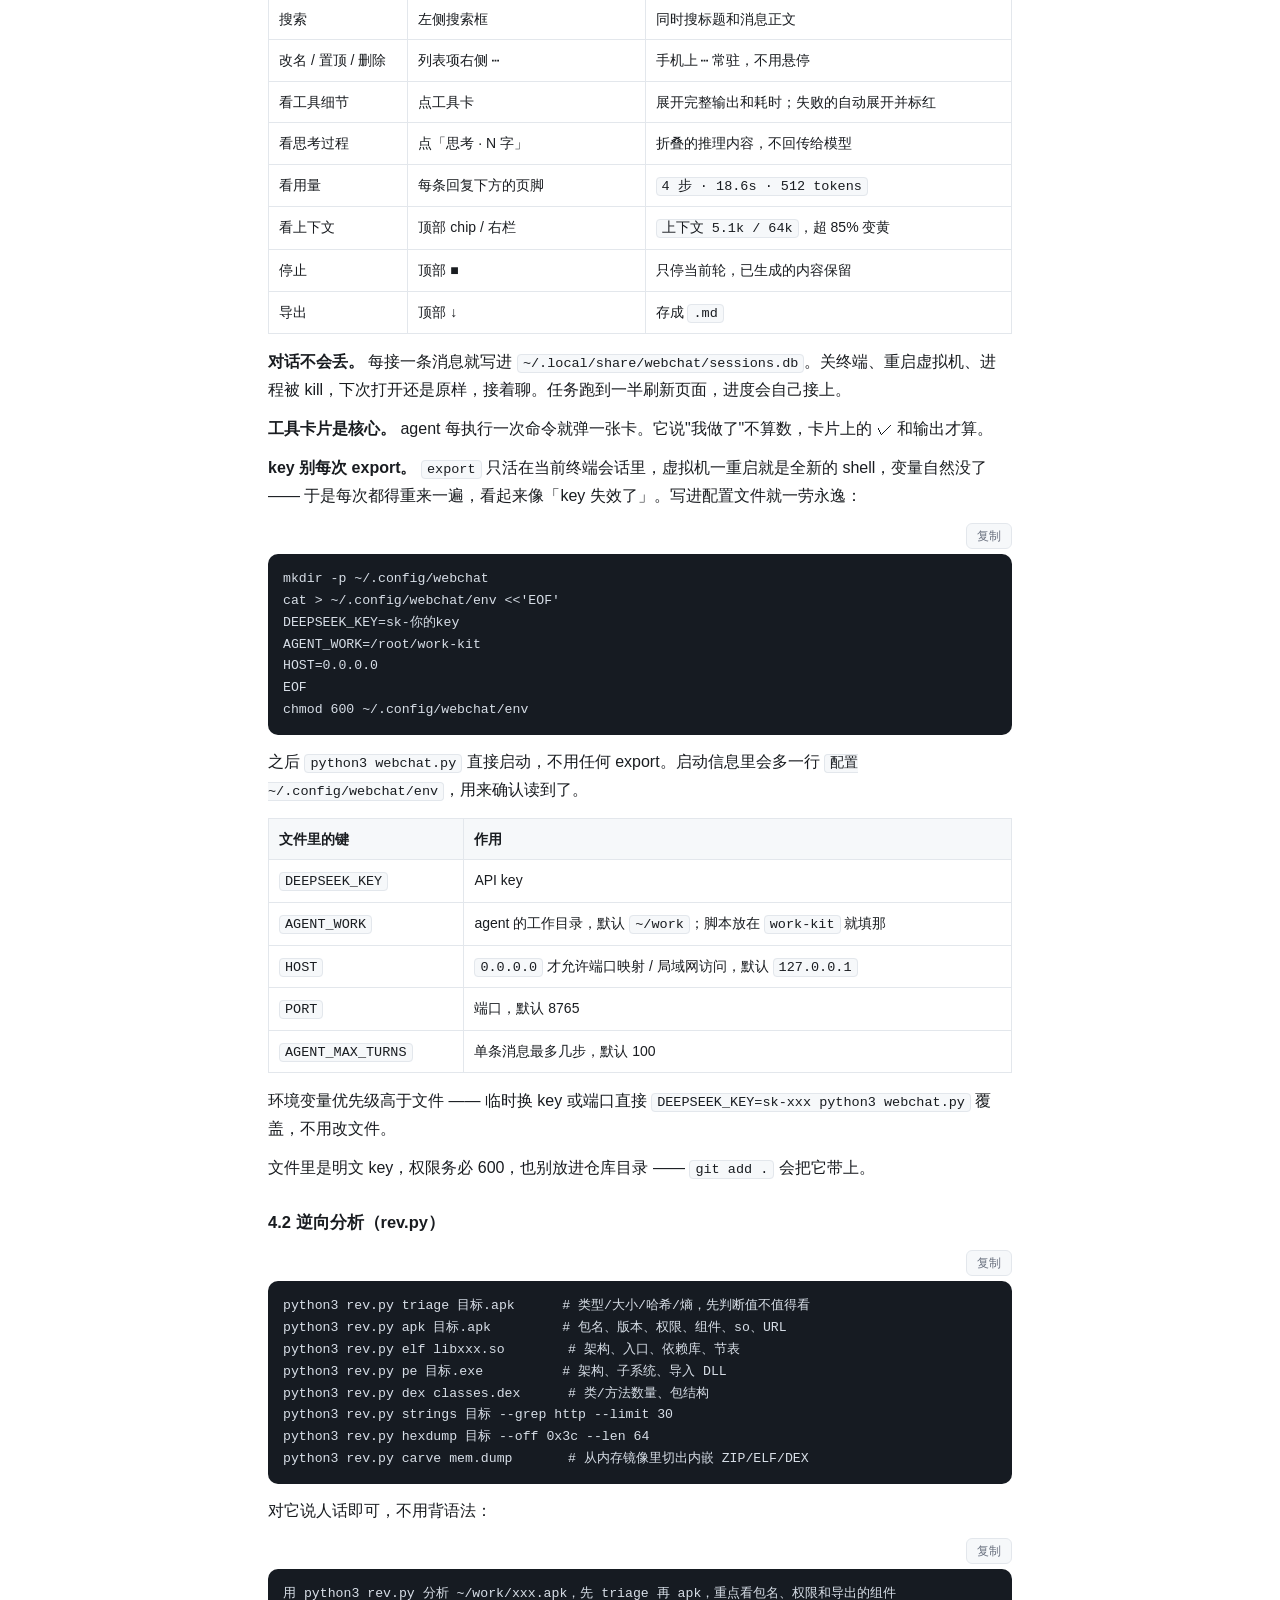
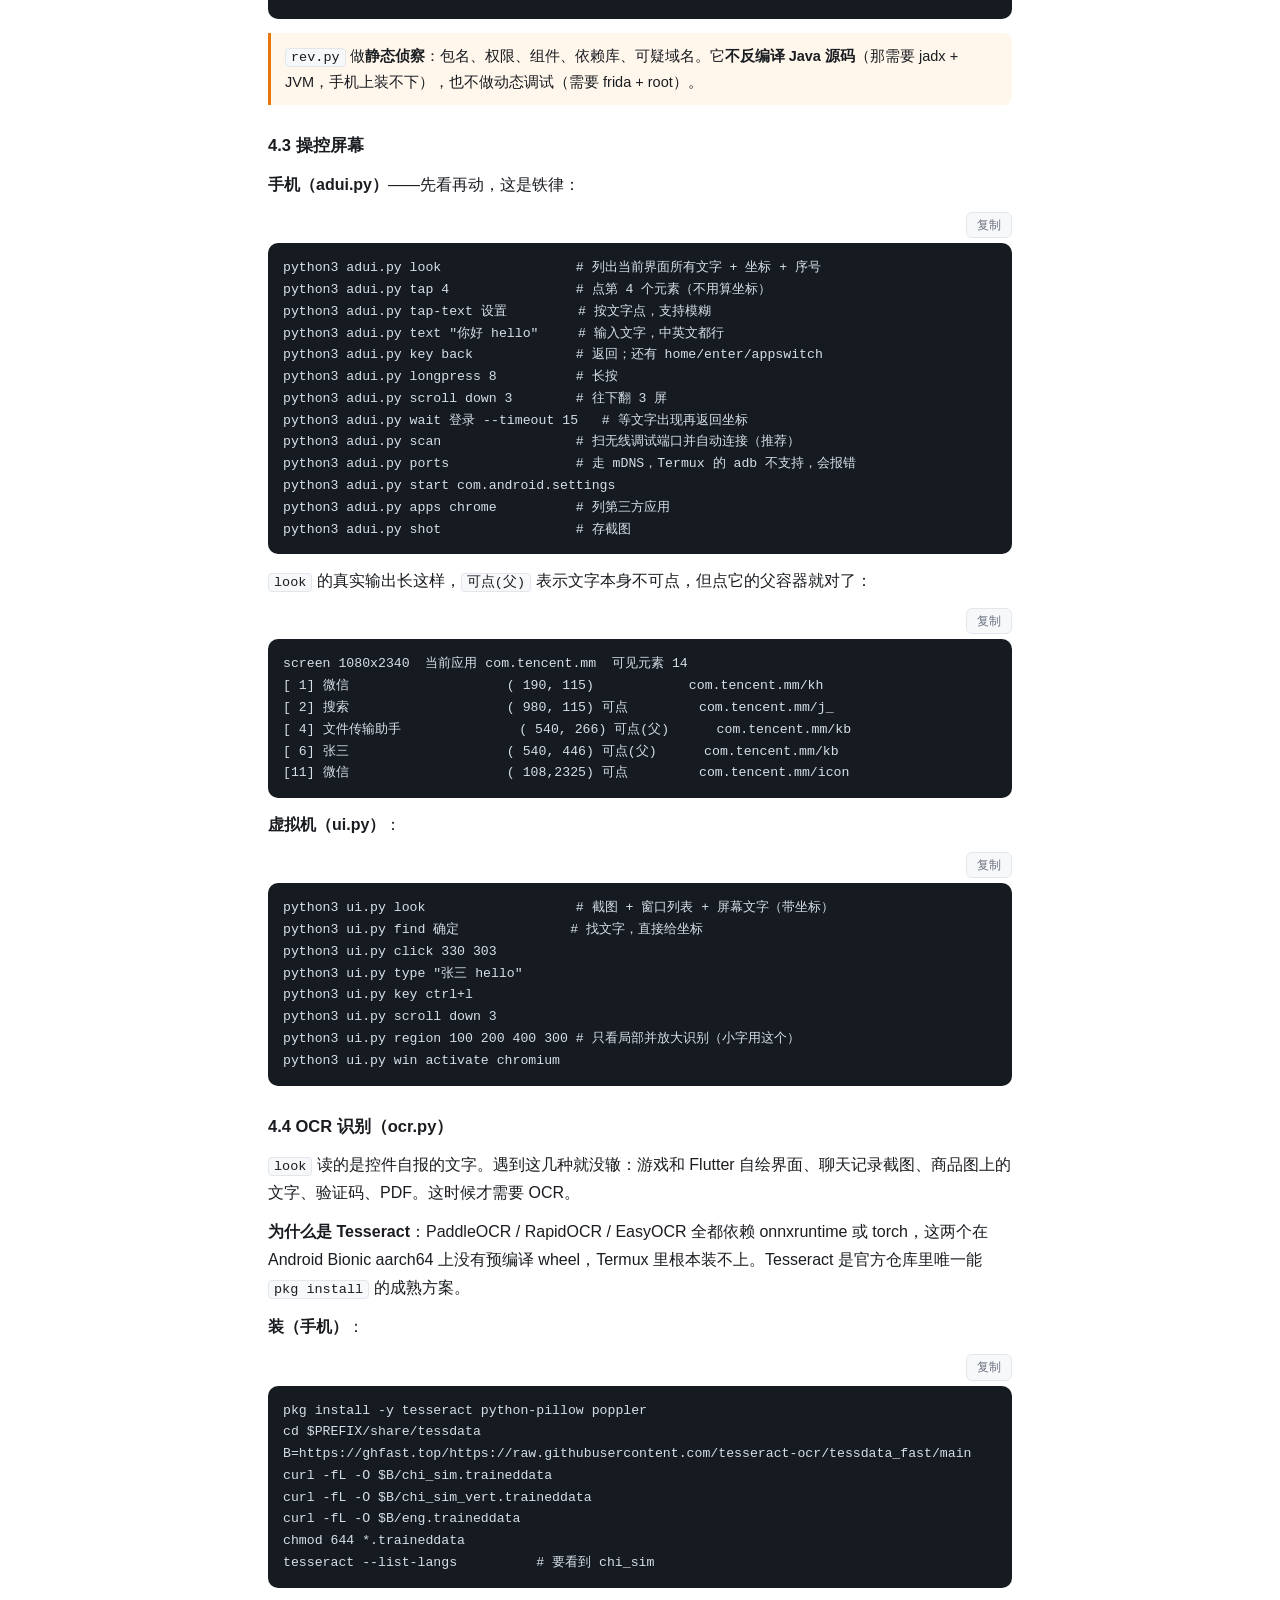
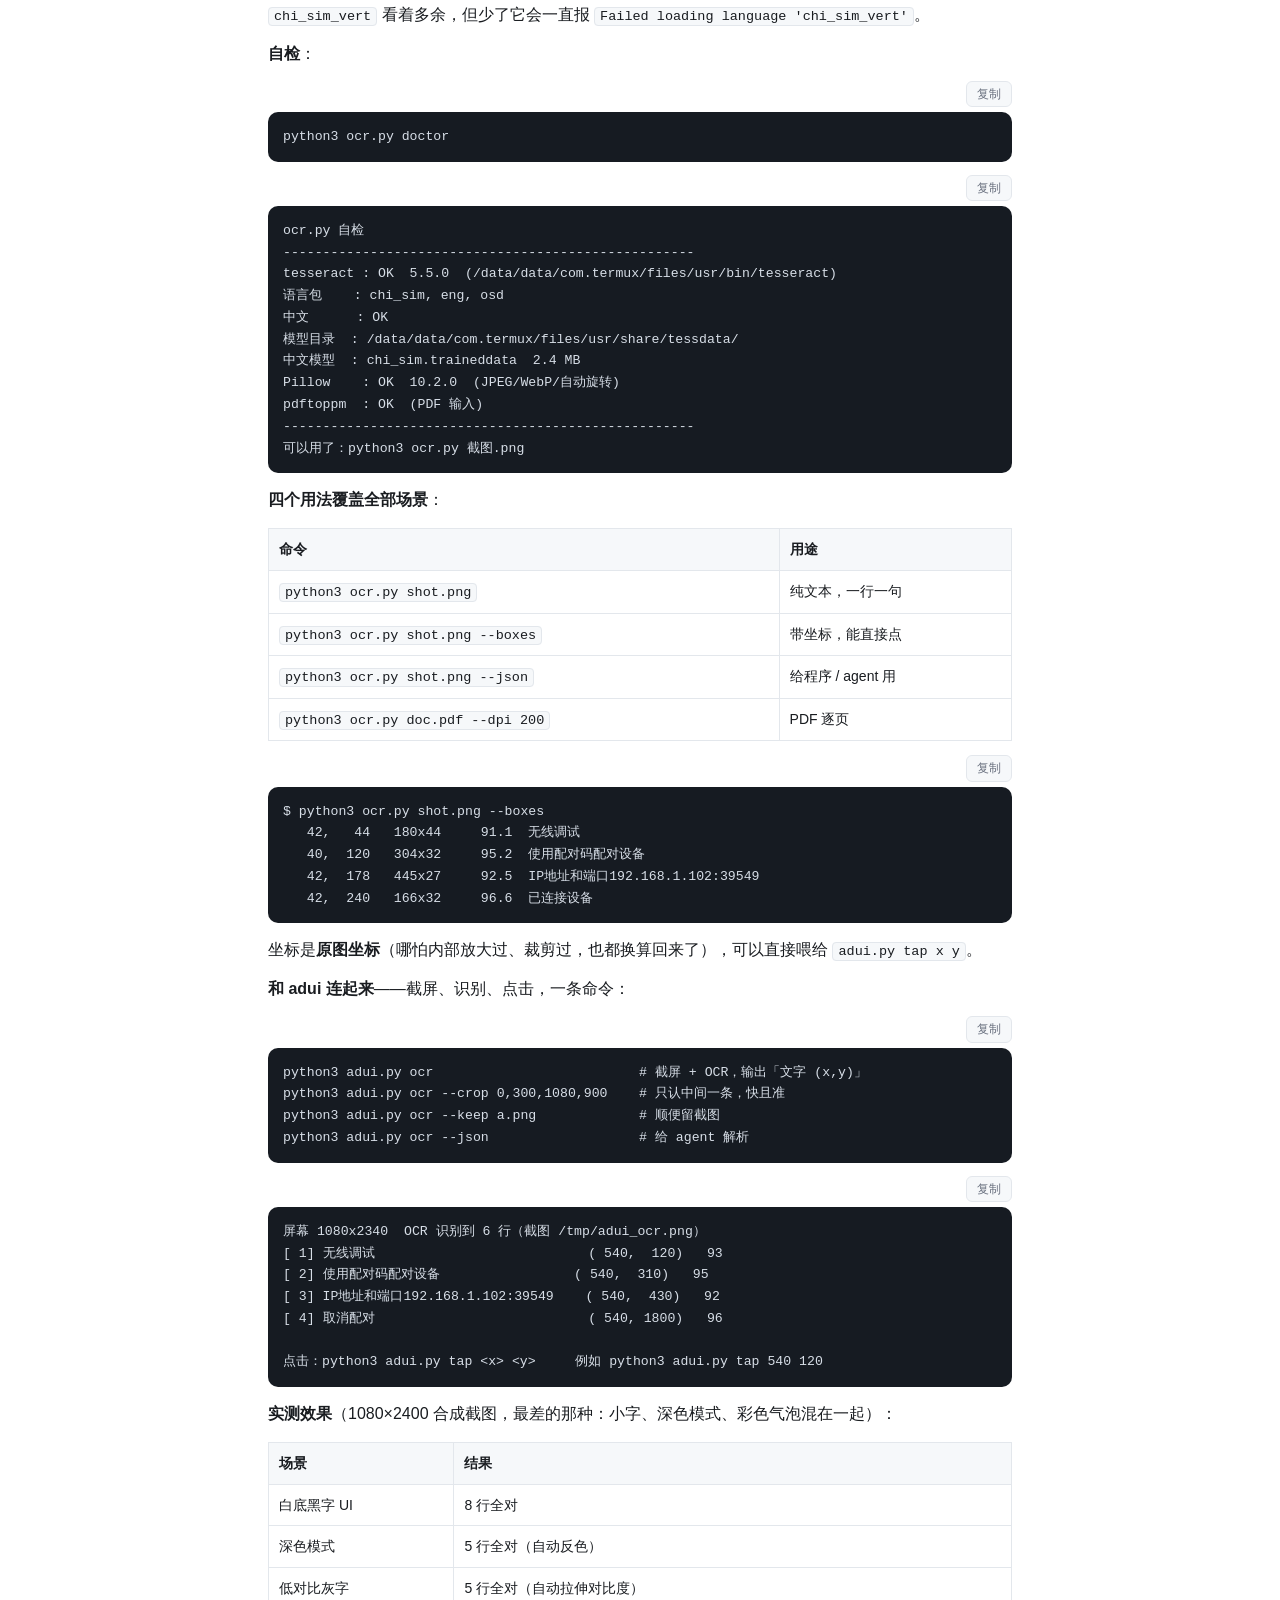
==== commit 5296e5b3: "docs: 部署手册新增排错手册 7.1-7.7 + 速查表" ====
--- a/index.html
+++ b/index.html
@@ -21,6 +21,7 @@
   <h1>手机 Agent 工具集</h1>
   <p>正在跳转到使用手册… 没有自动跳转就点下面的按钮。</p>
   <a href="MANUAL.html">打开使用手册</a>
+  <a class="ghost" href="DEPLOY-UBUNTU.html">Ubuntu 部署手册</a>
   <a class="ghost" href="https://github.com/dengxiancao/android-agent-kit">仓库源码</a>
 </div>
 </body>
